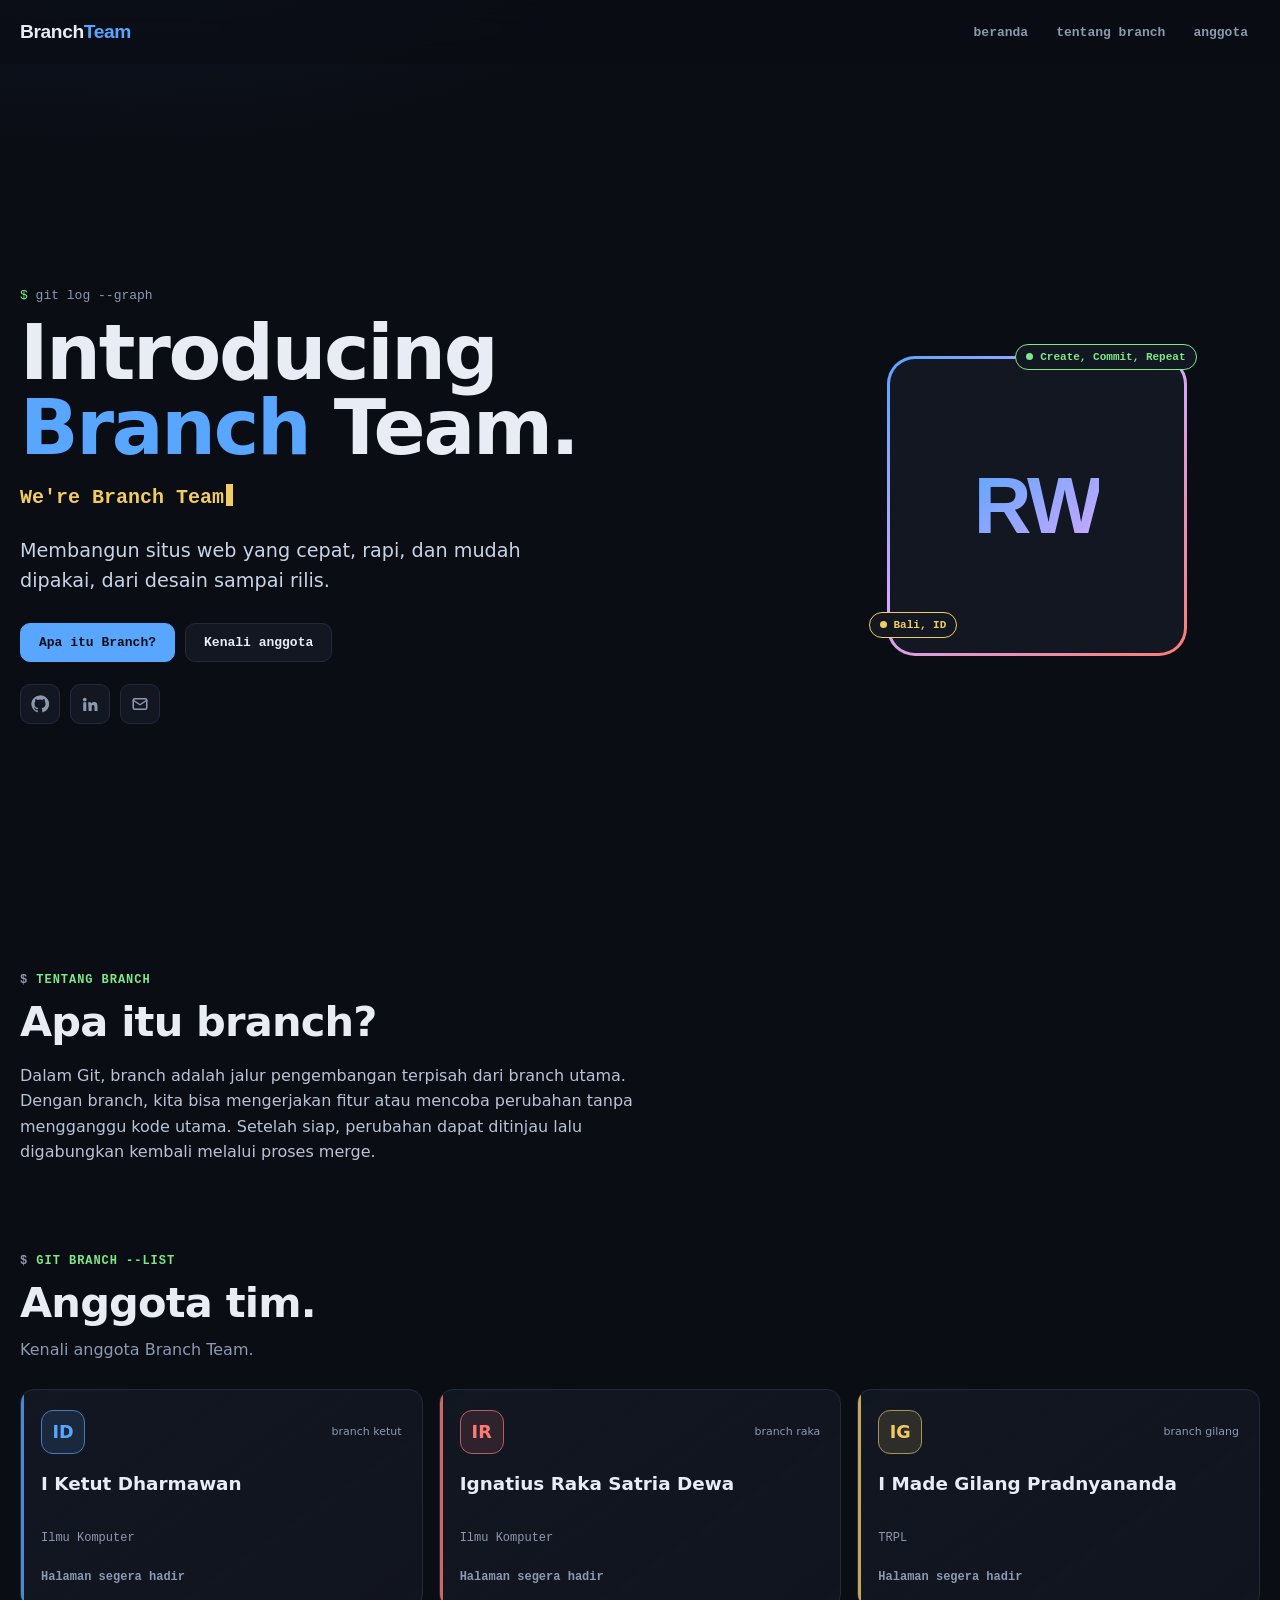
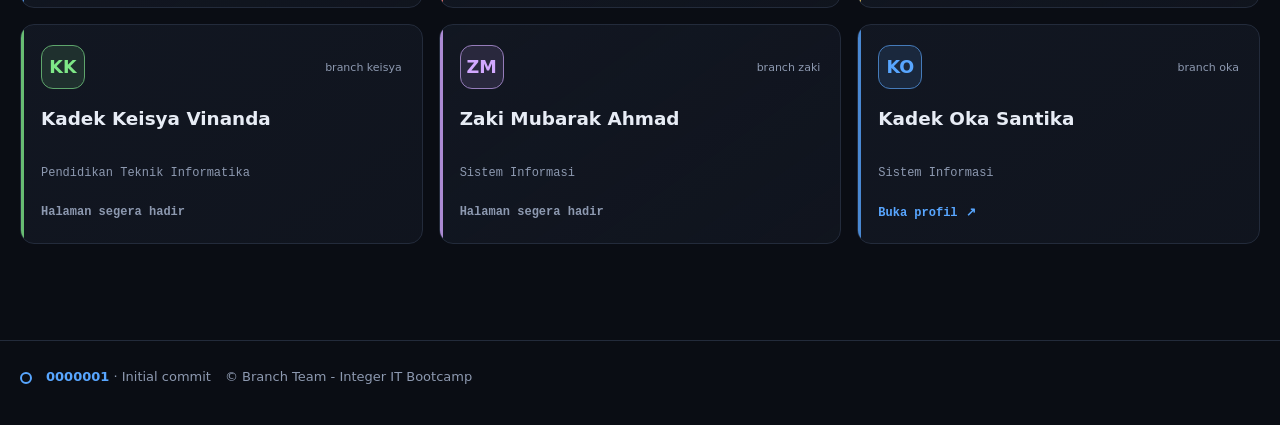
==== index.html @ cb933458 "feat: implement custom cursor functionality and update team member section" ====
<!doctype html>
<html lang="id">
  <head>
    <meta charset="UTF-8" />
    <meta name="viewport" content="width=device-width, initial-scale=1.0" />
    <link rel="stylesheet" href="./css/style.css" />
    <title>Branch Team | IT Bootcamp</title>
  </head>

  <body>
    <div class="custom-cursor" id="customCursor" aria-hidden="true">
    </div>
    <span class="custom-cursor-dot" id="customCursorDot" aria-hidden="true"></span>

    <!-- === NAVBAR === -->
    <header class="nav" id="nav">
      <div class="container">
        <a href="#home" class="logo">Branch<span>Team</span></a>
        <button
          class="menu-btn"
          id="navToggle"
          aria-label="Buka menu"
          aria-expanded="false"
          aria-controls="navLinks"
        >
          <svg
            viewBox="0 0 24 24"
            fill="none"
            stroke="currentColor"
            stroke-width="2"
            stroke-linecap="round"
          >
            <path d="M4 7h16M4 12h16M4 17h16" />
          </svg>
        </button>

        <nav aria-label="Navigasi utama">
          <ul class="links" id="navLinks">
            <li><a href="#home">beranda</a></li>
            <li><a href="#about">tentang branch</a></li>
            <li><a href="#our-team">anggota</a></li>
          </ul>
        </nav>
      </div>
      <div class="bar" id="bar" aria-hidden="true"></div>
    </header>

    <main>
    <section class="hero" id="home">
      <div class="container hero-grid">
        <div>
          <p class="term"><i>$</i> git log --graph</p>
          <h1>Introducing <em>Branch</em> Team.</h1>
          <p class="role-line"><span id="typed"></span><span class="caret" aria-hidden="true"></span></p>
          <p class="lead">Membangun situs web yang cepat, rapi, dan mudah dipakai, dari desain sampai rilis.</p>
          <div class="cta">
            <a class="btn primary" href="#about">Apa itu Branch?</a>
            <a class="btn" href="#our-team">Kenali anggota</a>
          </div>
          <div class="socials" aria-label="Media sosial">
            <a href="#" aria-label="GitHub" onclick="return false"><svg viewBox="0 0 24 24" fill="currentColor"><path d="M12 .5a11.5 11.5 0 0 0-3.64 22.41c.58.1.79-.25.79-.56v-2c-3.2.7-3.88-1.37-3.88-1.37-.52-1.33-1.28-1.69-1.28-1.69-1.04-.71.08-.7.08-.7 1.15.08 1.76 1.19 1.76 1.19 1.02 1.76 2.68 1.25 3.34.96.1-.74.4-1.25.73-1.54-2.55-.29-5.24-1.28-5.24-5.69 0-1.26.45-2.28 1.19-3.09-.12-.29-.52-1.46.11-3.05 0 0 .97-.31 3.17 1.18a11 11 0 0 1 5.77 0c2.2-1.49 3.17-1.18 3.17-1.18.63 1.59.23 2.76.11 3.05.74.81 1.19 1.83 1.19 3.09 0 4.42-2.69 5.39-5.25 5.68.41.36.78 1.06.78 2.14v3.17c0 .31.21.67.8.56A11.5 11.5 0 0 0 12 .5z"/></svg></a>
            <a href="#" aria-label="LinkedIn" onclick="return false"><svg viewBox="0 0 24 24" fill="currentColor"><path d="M4.98 3.5a2.5 2.5 0 1 1 0 5 2.5 2.5 0 0 1 0-5zM3 9.75h4v11.5H3zM9.5 9.75h3.83v1.57h.05c.53-1 1.84-2.07 3.79-2.07 4.05 0 4.8 2.67 4.8 6.13v5.87h-4v-5.2c0-1.24-.02-2.84-1.73-2.84-1.73 0-2 1.35-2 2.75v5.29h-4z"/></svg></a>
            <a href="mailto:halo@raka.example" aria-label="Email"><svg viewBox="0 0 24 24" fill="none" stroke="currentColor" stroke-width="2" stroke-linecap="round" stroke-linejoin="round"><rect x="3" y="5" width="18" height="14" rx="2"/><path d="m3 7 9 6 9-6"/></svg></a>
          </div>
        </div>
        <div class="avatar-wrap" aria-hidden="true">
          <div class="avatar"><div class="avatar-in"><span>RW</span></div></div>
          <span class="badge a mono">Create, Commit, Repeat</span>
          <span class="badge b mono">Bali, ID</span>
        </div>
      </div>
    </section>

    <section class="about-section" id="about">
      <div class="container about-grid">
        <div>
          <p class="eyebrow">tentang branch</p>
          <h2 class="section-title">Apa itu branch?</h2>
          <p class="about-copy">
            Dalam Git, branch adalah jalur pengembangan terpisah dari branch
            utama. Dengan branch, kita bisa mengerjakan fitur atau mencoba
            perubahan tanpa mengganggu kode utama. Setelah siap, perubahan
            dapat ditinjau lalu digabungkan kembali melalui proses merge.
          </p>
        </div>
      </div>
    </section>

    <section class="team-section" id="our-team">
      <div class="container">
        <p class="eyebrow">git branch --list</p>
        <h2 class="section-title">Anggota tim.</h2>
        <p class="team-intro">Kenali anggota Branch Team.</p>

        <div class="team-grid">
          <article class="member-card" style="--member-accent:var(--c0)">
            <div class="member-card-top">
              <span class="member-initials" aria-hidden="true">ID</span>
              <span class="member-commit mono">branch ketut</span>
            </div>
            <h3>I Ketut Dharmawan</h3>
            <p class="member-major">Ilmu Komputer</p>
            <span class="member-link member-coming-soon">Halaman segera hadir</span>
          </article>

          <article class="member-card" style="--member-accent:var(--c1)">
            <div class="member-card-top">
              <span class="member-initials" aria-hidden="true">IR</span>
              <span class="member-commit mono">branch raka</span>
            </div>
            <h3>Ignatius Raka Satria Dewa</h3>
            <p class="member-major">Ilmu Komputer</p>
            <span class="member-link member-coming-soon">Halaman segera hadir</span>
          </article>

          <article class="member-card" style="--member-accent:var(--c2)">
            <div class="member-card-top">
              <span class="member-initials" aria-hidden="true">IG</span>
              <span class="member-commit mono">branch gilang</span>
            </div>
            <h3>I Made Gilang Pradnyananda</h3>
            <p class="member-major">TRPL</p>
            <span class="member-link member-coming-soon">Halaman segera hadir</span>
          </article>

          <article class="member-card" style="--member-accent:var(--c3)">
            <div class="member-card-top">
              <span class="member-initials" aria-hidden="true">KK</span>
              <span class="member-commit mono">branch keisya</span>
            </div>
            <h3>Kadek Keisya Vinanda</h3>
            <p class="member-major">Pendidikan Teknik Informatika</p>
            <span class="member-link member-coming-soon">Halaman segera hadir</span>
          </article>

          <article class="member-card" style="--member-accent:var(--c4)">
            <div class="member-card-top">
              <span class="member-initials" aria-hidden="true">ZM</span>
              <span class="member-commit mono">branch zaki</span>
            </div>
            <h3>Zaki Mubarak Ahmad</h3>
            <p class="member-major">Sistem Informasi</p>
            <span class="member-link member-coming-soon">Halaman segera hadir</span>
          </article>

          <article class="member-card" style="--member-accent:var(--c0)">
            <div class="member-card-top">
              <span class="member-initials" aria-hidden="true">KO</span>
              <span class="member-commit mono">branch oka</span>
            </div>
            <h3>Kadek Oka Santika</h3>
            <p class="member-major">Sistem Informasi</p>
            <a class="member-link" href="./pages/oka.html">
              Buka profil <span aria-hidden="true">↗</span>
            </a>
          </article>
        </div>
      </div>
    </section>

    </main>


    <footer>
      <div class="container">
        <span class="root-dot" aria-hidden="true"></span>
        <span class="mono"
          ><span class="hash">0000001</span> · Initial commit</span
        >
        <span>© <span id="year"></span> Branch Team - Integer IT Bootcamp</span>
      </div>
    </footer>


    <script type="module" src="js/main.js"></script>
  </body>
</html>
---- css/style.css ----
@import url('./components/navbar.css');
@import url('./components/footer.css');
@import url('./hero/hero.css');

:root{
    /* Tema Warna*/
  --bg:#0a0d14;
  --panel:#121722;
  --line:#232b3b;
  
  --text:#e7ecf5;
  --mute:#8d99b0;

  --c0:#58a6ff;
  --c1:#ff7b72;
  --c2:#f2cc60;
  --c3:#7ee787;
  --c4:#d2a8ff;
  --nav-h:64px;

  color-scheme:dark;
}

* {
    box-sizing: border-box;
    margin: 0;
    padding: 0;
}

body {
    margin:0;color:var(--text);
    background:radial-gradient(900px 500px at 10% -10%,#131b2e 0,transparent 70%),var(--bg);
    font:16px/1.6 'Bricolage Grotesque',system-ui,-apple-system,'Segoe UI',sans-serif;
    padding-bottom:env(safe-area-inset-bottom,0px);
    min-height: 200vh;
}

@media (min-width:768px) {
    body.has-custom-cursor,
    body.has-custom-cursor a,
    body.has-custom-cursor button {
        cursor:none;
    }
}

.custom-cursor{
    display:none;
}

@media (min-width:768px) {
    .custom-cursor{
        position:fixed;
        top:0;
        left:0;
        z-index:1000000 !important;
        display:block;
        width:40px;
        height:40px;
        margin:-20px 0 0 -20px;
        border:2px solid var(--c0);
        border-radius:50%;
        background:transparent;
        pointer-events:none;
        opacity:0;
        transform:translate3d(-20px,-20px,0);
        transition:opacity .16s ease;
        will-change:transform;
    }

    .custom-cursor.is-visible{
        opacity:1;
    }

    .custom-cursor-dot{
        position:fixed;
        top:0;
        left:0;
        z-index:1000000 !important;
        display:block;
        width:8px;
        height:8px;
        margin:-4px 0 0 -4px;
        border-radius:50%;
        background:#fff;
        opacity:0;
        pointer-events:none;
        transform:translate3d(-20px,-20px,0);
        transition:opacity .16s ease;
        will-change:transform;
    }

    .custom-cursor-dot.is-visible{
        opacity:1;
    }
}

@media (max-width:767px) {
    .custom-cursor-dot{
        display:none;
    }
}

a {
    color:inherit
}

section{
    padding:84px 0 24px
}

.eyebrow{
    margin:0 0 10px;
    color:var(--c3);
    font:600 12px/1.4 'JetBrains Mono',monospace;
    letter-spacing:.08em;
    text-transform:uppercase;
}

.eyebrow::before{
    content:"$ ";
    color:var(--mute);
}

.section-title{
    margin:0;
    font-size:clamp(1.8rem,4.5vw,2.6rem);
    font-weight:800;
    letter-spacing:-.02em;
    line-height:1.1;
}

.about-section{
    padding-top:72px;
}

.about-grid{
    max-width:760px;
}

.about-copy{
    max-width:62ch;
    margin-top:18px;
    color:#b9c3d6;
}

.team-section{
    padding-top:64px;
}

.team-intro{
    margin:12px 0 26px;
    color:var(--mute);
}

.team-grid{
    display:grid;
    grid-template-columns:repeat(3,minmax(0,1fr));
    gap:16px;
}

.member-card{
    position:relative;
    overflow:hidden;
    padding:20px;
    border:1px solid var(--line);
    border-radius:14px;
    background:linear-gradient(145deg,rgba(18,23,34,.96),rgba(18,23,34,.72));
    transition:border-color .2s,transform .2s,box-shadow .2s;
}

.member-card::before{
    position:absolute;
    top:0;
    left:0;
    width:3px;
    height:100%;
    background:var(--member-accent);
    content:"";
    opacity:.8;
}

.member-card:hover{
    transform:translateY(-3px);
    border-color:var(--member-accent);
    box-shadow:0 12px 32px rgba(0,0,0,.2),0 0 18px color-mix(in srgb,var(--member-accent) 12%,transparent);
}

.member-card-top{
    display:flex;
    align-items:center;
    justify-content:space-between;
    gap:12px;
    margin-bottom:18px;
}

.member-initials{
    display:grid;
    width:44px;
    height:44px;
    place-items:center;
    border:1px solid color-mix(in srgb,var(--member-accent) 65%,var(--line));
    border-radius:12px;
    background:color-mix(in srgb,var(--member-accent) 12%,var(--panel));
    color:var(--member-accent);
    font-size:1.1rem;
    font-weight:800;
}

.member-commit{
    color:var(--mute);
    font-size:11px;
}

.member-card h3{
    min-height:2.8em;
    font-size:1.15rem;
    line-height:1.35;
}

.member-major{
    min-height:1.6em;
    margin-top:7px;
    color:var(--mute);
    font:400 12px 'JetBrains Mono',monospace;
}

.member-link{
    display:inline-flex;
    align-items:center;
    gap:8px;
    margin-top:20px;
    color:var(--member-accent);
    font:600 12px 'JetBrains Mono',monospace;
    text-decoration:none;
}

.member-link:hover{
    text-decoration:underline;
    text-underline-offset:4px;
}

.member-coming-soon{
    color:var(--mute);
    cursor:default;
}

.container{
    max-width:1280px;
    margin:0 auto;
    padding:0 20px
}

/* ===== Mobile ===== */
@media (max-width: 768px) {
    .team-grid{
        grid-template-columns:repeat(2,minmax(0,1fr));
    }

    .menu-btn {
        display: block;
    }

    .links {
        display: none;
        flex-direction: column;
        gap: 0;
        position: absolute;
        top: 100%;
        left: 0;
        right: 0;
        padding: 8px 14px;
        border-bottom: 1px solid var(--line);
        background: rgba(10,13,20,.96);
    }

    .links.open {
        display: flex;
    }

    .links a {
        display: block;
        padding: 14px 16px;
    }
}

@media (max-width: 520px) {
    .team-grid{
        grid-template-columns:1fr;
    }

    .member-card h3,.member-major{
        min-height:0;
    }
}

@media (prefers-reduced-motion:reduce) {
    .member-card{
        transition:none;
    }
}
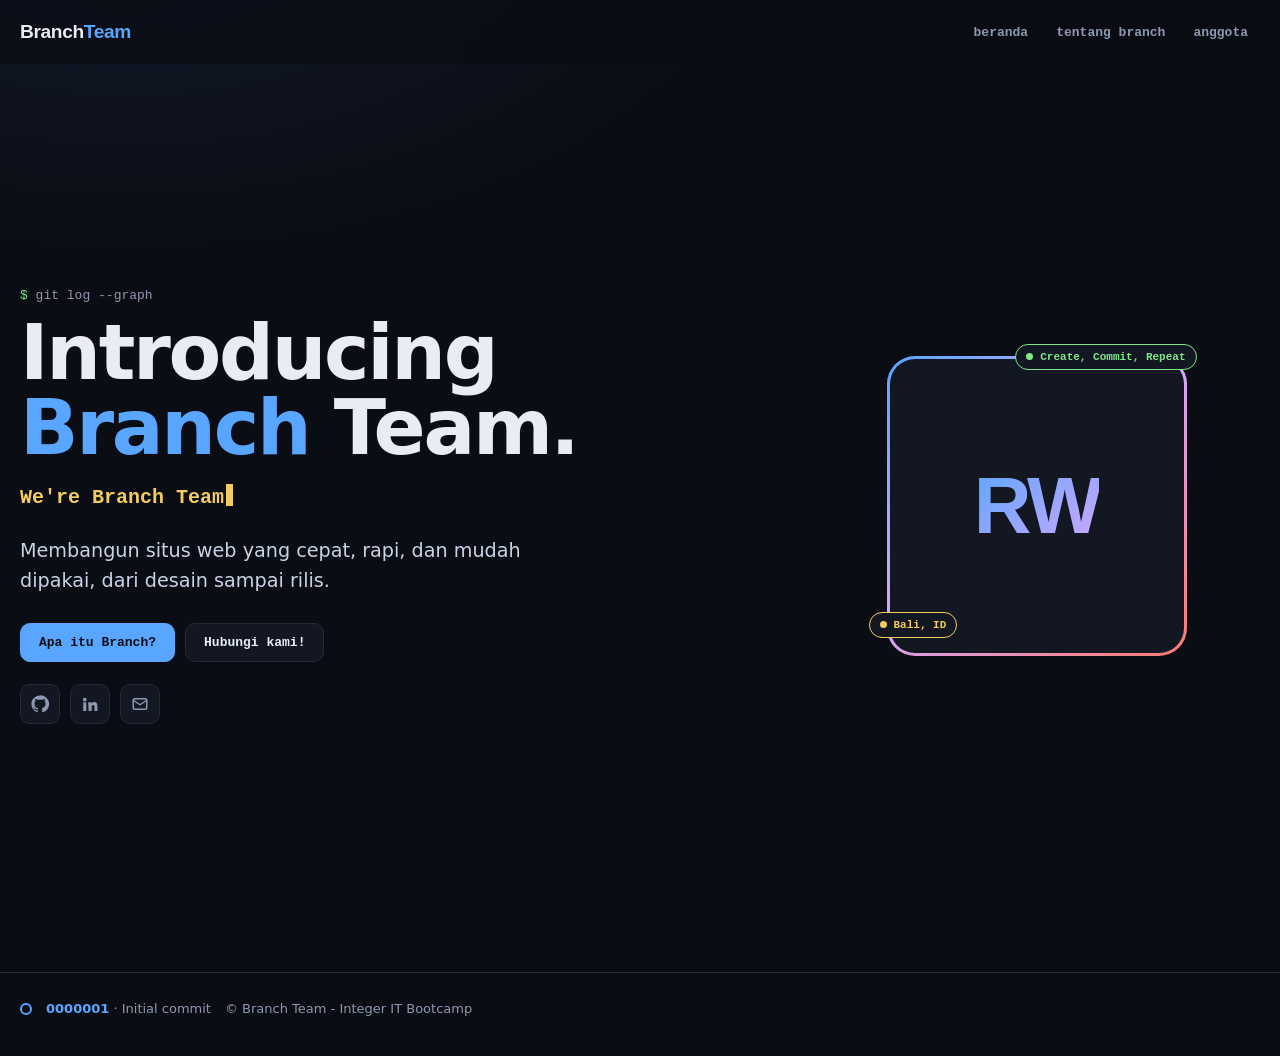
==== commit 76b22f83: "test: pre-merge main" ====
--- a/index.html
+++ b/index.html
@@ -1,5 +1,5 @@
 <!doctype html>
-<html lang="id">
+<html lang="en">
   <head>
     <meta charset="UTF-8" />
     <meta name="viewport" content="width=device-width, initial-scale=1.0" />
@@ -8,10 +8,6 @@
   </head>
 
   <body>
-    <div class="custom-cursor" id="customCursor" aria-hidden="true">
-    </div>
-    <span class="custom-cursor-dot" id="customCursorDot" aria-hidden="true"></span>
-
     <!-- === NAVBAR === -->
     <header class="nav" id="nav">
       <div class="container">
@@ -55,7 +51,7 @@
           <p class="lead">Membangun situs web yang cepat, rapi, dan mudah dipakai, dari desain sampai rilis.</p>
           <div class="cta">
             <a class="btn primary" href="#about">Apa itu Branch?</a>
-            <a class="btn" href="#our-team">Kenali anggota</a>
+            <a class="btn" href="#contact">Hubungi kami!</a>
           </div>
           <div class="socials" aria-label="Media sosial">
             <a href="#" aria-label="GitHub" onclick="return false"><svg viewBox="0 0 24 24" fill="currentColor"><path d="M12 .5a11.5 11.5 0 0 0-3.64 22.41c.58.1.79-.25.79-.56v-2c-3.2.7-3.88-1.37-3.88-1.37-.52-1.33-1.28-1.69-1.28-1.69-1.04-.71.08-.7.08-.7 1.15.08 1.76 1.19 1.76 1.19 1.02 1.76 2.68 1.25 3.34.96.1-.74.4-1.25.73-1.54-2.55-.29-5.24-1.28-5.24-5.69 0-1.26.45-2.28 1.19-3.09-.12-.29-.52-1.46.11-3.05 0 0 .97-.31 3.17 1.18a11 11 0 0 1 5.77 0c2.2-1.49 3.17-1.18 3.17-1.18.63 1.59.23 2.76.11 3.05.74.81 1.19 1.83 1.19 3.09 0 4.42-2.69 5.39-5.25 5.68.41.36.78 1.06.78 2.14v3.17c0 .31.21.67.8.56A11.5 11.5 0 0 0 12 .5z"/></svg></a>
@@ -67,93 +63,6 @@
           <div class="avatar"><div class="avatar-in"><span>RW</span></div></div>
           <span class="badge a mono">Create, Commit, Repeat</span>
           <span class="badge b mono">Bali, ID</span>
-        </div>
-      </div>
-    </section>
-
-    <section class="about-section" id="about">
-      <div class="container about-grid">
-        <div>
-          <p class="eyebrow">tentang branch</p>
-          <h2 class="section-title">Apa itu branch?</h2>
-          <p class="about-copy">
-            Dalam Git, branch adalah jalur pengembangan terpisah dari branch
-            utama. Dengan branch, kita bisa mengerjakan fitur atau mencoba
-            perubahan tanpa mengganggu kode utama. Setelah siap, perubahan
-            dapat ditinjau lalu digabungkan kembali melalui proses merge.
-          </p>
-        </div>
-      </div>
-    </section>
-
-    <section class="team-section" id="our-team">
-      <div class="container">
-        <p class="eyebrow">git branch --list</p>
-        <h2 class="section-title">Anggota tim.</h2>
-        <p class="team-intro">Kenali anggota Branch Team.</p>
-
-        <div class="team-grid">
-          <article class="member-card" style="--member-accent:var(--c0)">
-            <div class="member-card-top">
-              <span class="member-initials" aria-hidden="true">ID</span>
-              <span class="member-commit mono">branch ketut</span>
-            </div>
-            <h3>I Ketut Dharmawan</h3>
-            <p class="member-major">Ilmu Komputer</p>
-            <span class="member-link member-coming-soon">Halaman segera hadir</span>
-          </article>
-
-          <article class="member-card" style="--member-accent:var(--c1)">
-            <div class="member-card-top">
-              <span class="member-initials" aria-hidden="true">IR</span>
-              <span class="member-commit mono">branch raka</span>
-            </div>
-            <h3>Ignatius Raka Satria Dewa</h3>
-            <p class="member-major">Ilmu Komputer</p>
-            <span class="member-link member-coming-soon">Halaman segera hadir</span>
-          </article>
-
-          <article class="member-card" style="--member-accent:var(--c2)">
-            <div class="member-card-top">
-              <span class="member-initials" aria-hidden="true">IG</span>
-              <span class="member-commit mono">branch gilang</span>
-            </div>
-            <h3>I Made Gilang Pradnyananda</h3>
-            <p class="member-major">TRPL</p>
-            <span class="member-link member-coming-soon">Halaman segera hadir</span>
-          </article>
-
-          <article class="member-card" style="--member-accent:var(--c3)">
-            <div class="member-card-top">
-              <span class="member-initials" aria-hidden="true">KK</span>
-              <span class="member-commit mono">branch keisya</span>
-            </div>
-            <h3>Kadek Keisya Vinanda</h3>
-            <p class="member-major">Pendidikan Teknik Informatika</p>
-            <span class="member-link member-coming-soon">Halaman segera hadir</span>
-          </article>
-
-          <article class="member-card" style="--member-accent:var(--c4)">
-            <div class="member-card-top">
-              <span class="member-initials" aria-hidden="true">ZM</span>
-              <span class="member-commit mono">branch zaki</span>
-            </div>
-            <h3>Zaki Mubarak Ahmad</h3>
-            <p class="member-major">Sistem Informasi</p>
-            <span class="member-link member-coming-soon">Halaman segera hadir</span>
-          </article>
-
-          <article class="member-card" style="--member-accent:var(--c0)">
-            <div class="member-card-top">
-              <span class="member-initials" aria-hidden="true">KO</span>
-              <span class="member-commit mono">branch oka</span>
-            </div>
-            <h3>Kadek Oka Santika</h3>
-            <p class="member-major">Sistem Informasi</p>
-            <a class="member-link" href="./pages/oka.html">
-              Buka profil <span aria-hidden="true">↗</span>
-            </a>
-          </article>
         </div>
       </div>
     </section>
--- a/css/style.css
+++ b/css/style.css
@@ -32,72 +32,7 @@
     background:radial-gradient(900px 500px at 10% -10%,#131b2e 0,transparent 70%),var(--bg);
     font:16px/1.6 'Bricolage Grotesque',system-ui,-apple-system,'Segoe UI',sans-serif;
     padding-bottom:env(safe-area-inset-bottom,0px);
-    min-height: 200vh;
-}
-
-@media (min-width:768px) {
-    body.has-custom-cursor,
-    body.has-custom-cursor a,
-    body.has-custom-cursor button {
-        cursor:none;
-    }
-}
-
-.custom-cursor{
-    display:none;
-}
-
-@media (min-width:768px) {
-    .custom-cursor{
-        position:fixed;
-        top:0;
-        left:0;
-        z-index:1000000 !important;
-        display:block;
-        width:40px;
-        height:40px;
-        margin:-20px 0 0 -20px;
-        border:2px solid var(--c0);
-        border-radius:50%;
-        background:transparent;
-        pointer-events:none;
-        opacity:0;
-        transform:translate3d(-20px,-20px,0);
-        transition:opacity .16s ease;
-        will-change:transform;
-    }
-
-    .custom-cursor.is-visible{
-        opacity:1;
-    }
-
-    .custom-cursor-dot{
-        position:fixed;
-        top:0;
-        left:0;
-        z-index:1000000 !important;
-        display:block;
-        width:8px;
-        height:8px;
-        margin:-4px 0 0 -4px;
-        border-radius:50%;
-        background:#fff;
-        opacity:0;
-        pointer-events:none;
-        transform:translate3d(-20px,-20px,0);
-        transition:opacity .16s ease;
-        will-change:transform;
-    }
-
-    .custom-cursor-dot.is-visible{
-        opacity:1;
-    }
-}
-
-@media (max-width:767px) {
-    .custom-cursor-dot{
-        display:none;
-    }
+    /* min-height: 200vh; */
 }
 
 a {
@@ -108,142 +43,6 @@
     padding:84px 0 24px
 }
 
-.eyebrow{
-    margin:0 0 10px;
-    color:var(--c3);
-    font:600 12px/1.4 'JetBrains Mono',monospace;
-    letter-spacing:.08em;
-    text-transform:uppercase;
-}
-
-.eyebrow::before{
-    content:"$ ";
-    color:var(--mute);
-}
-
-.section-title{
-    margin:0;
-    font-size:clamp(1.8rem,4.5vw,2.6rem);
-    font-weight:800;
-    letter-spacing:-.02em;
-    line-height:1.1;
-}
-
-.about-section{
-    padding-top:72px;
-}
-
-.about-grid{
-    max-width:760px;
-}
-
-.about-copy{
-    max-width:62ch;
-    margin-top:18px;
-    color:#b9c3d6;
-}
-
-.team-section{
-    padding-top:64px;
-}
-
-.team-intro{
-    margin:12px 0 26px;
-    color:var(--mute);
-}
-
-.team-grid{
-    display:grid;
-    grid-template-columns:repeat(3,minmax(0,1fr));
-    gap:16px;
-}
-
-.member-card{
-    position:relative;
-    overflow:hidden;
-    padding:20px;
-    border:1px solid var(--line);
-    border-radius:14px;
-    background:linear-gradient(145deg,rgba(18,23,34,.96),rgba(18,23,34,.72));
-    transition:border-color .2s,transform .2s,box-shadow .2s;
-}
-
-.member-card::before{
-    position:absolute;
-    top:0;
-    left:0;
-    width:3px;
-    height:100%;
-    background:var(--member-accent);
-    content:"";
-    opacity:.8;
-}
-
-.member-card:hover{
-    transform:translateY(-3px);
-    border-color:var(--member-accent);
-    box-shadow:0 12px 32px rgba(0,0,0,.2),0 0 18px color-mix(in srgb,var(--member-accent) 12%,transparent);
-}
-
-.member-card-top{
-    display:flex;
-    align-items:center;
-    justify-content:space-between;
-    gap:12px;
-    margin-bottom:18px;
-}
-
-.member-initials{
-    display:grid;
-    width:44px;
-    height:44px;
-    place-items:center;
-    border:1px solid color-mix(in srgb,var(--member-accent) 65%,var(--line));
-    border-radius:12px;
-    background:color-mix(in srgb,var(--member-accent) 12%,var(--panel));
-    color:var(--member-accent);
-    font-size:1.1rem;
-    font-weight:800;
-}
-
-.member-commit{
-    color:var(--mute);
-    font-size:11px;
-}
-
-.member-card h3{
-    min-height:2.8em;
-    font-size:1.15rem;
-    line-height:1.35;
-}
-
-.member-major{
-    min-height:1.6em;
-    margin-top:7px;
-    color:var(--mute);
-    font:400 12px 'JetBrains Mono',monospace;
-}
-
-.member-link{
-    display:inline-flex;
-    align-items:center;
-    gap:8px;
-    margin-top:20px;
-    color:var(--member-accent);
-    font:600 12px 'JetBrains Mono',monospace;
-    text-decoration:none;
-}
-
-.member-link:hover{
-    text-decoration:underline;
-    text-underline-offset:4px;
-}
-
-.member-coming-soon{
-    color:var(--mute);
-    cursor:default;
-}
-
 .container{
     max-width:1280px;
     margin:0 auto;
@@ -252,15 +51,11 @@
 
 /* ===== Mobile ===== */
 @media (max-width: 768px) {
-    .team-grid{
-        grid-template-columns:repeat(2,minmax(0,1fr));
-    }
-
-    .menu-btn {
+    .nav-toggle {
         display: block;
     }
 
-    .links {
+    .nav-links {
         display: none;
         flex-direction: column;
         gap: 0;
@@ -268,33 +63,16 @@
         top: 100%;
         left: 0;
         right: 0;
-        padding: 8px 14px;
-        border-bottom: 1px solid var(--line);
-        background: rgba(10,13,20,.96);
+        background: #fff;
+        box-shadow: 0 4px 6px rgba(0, 0, 0, 0.15);
     }
 
-    .links.open {
+    .nav-links.open {
         display: flex;
     }
 
-    .links a {
+    .nav-links a {
         display: block;
         padding: 14px 16px;
     }
-}
-
-@media (max-width: 520px) {
-    .team-grid{
-        grid-template-columns:1fr;
-    }
-
-    .member-card h3,.member-major{
-        min-height:0;
-    }
-}
-
-@media (prefers-reduced-motion:reduce) {
-    .member-card{
-        transition:none;
-    }
 }
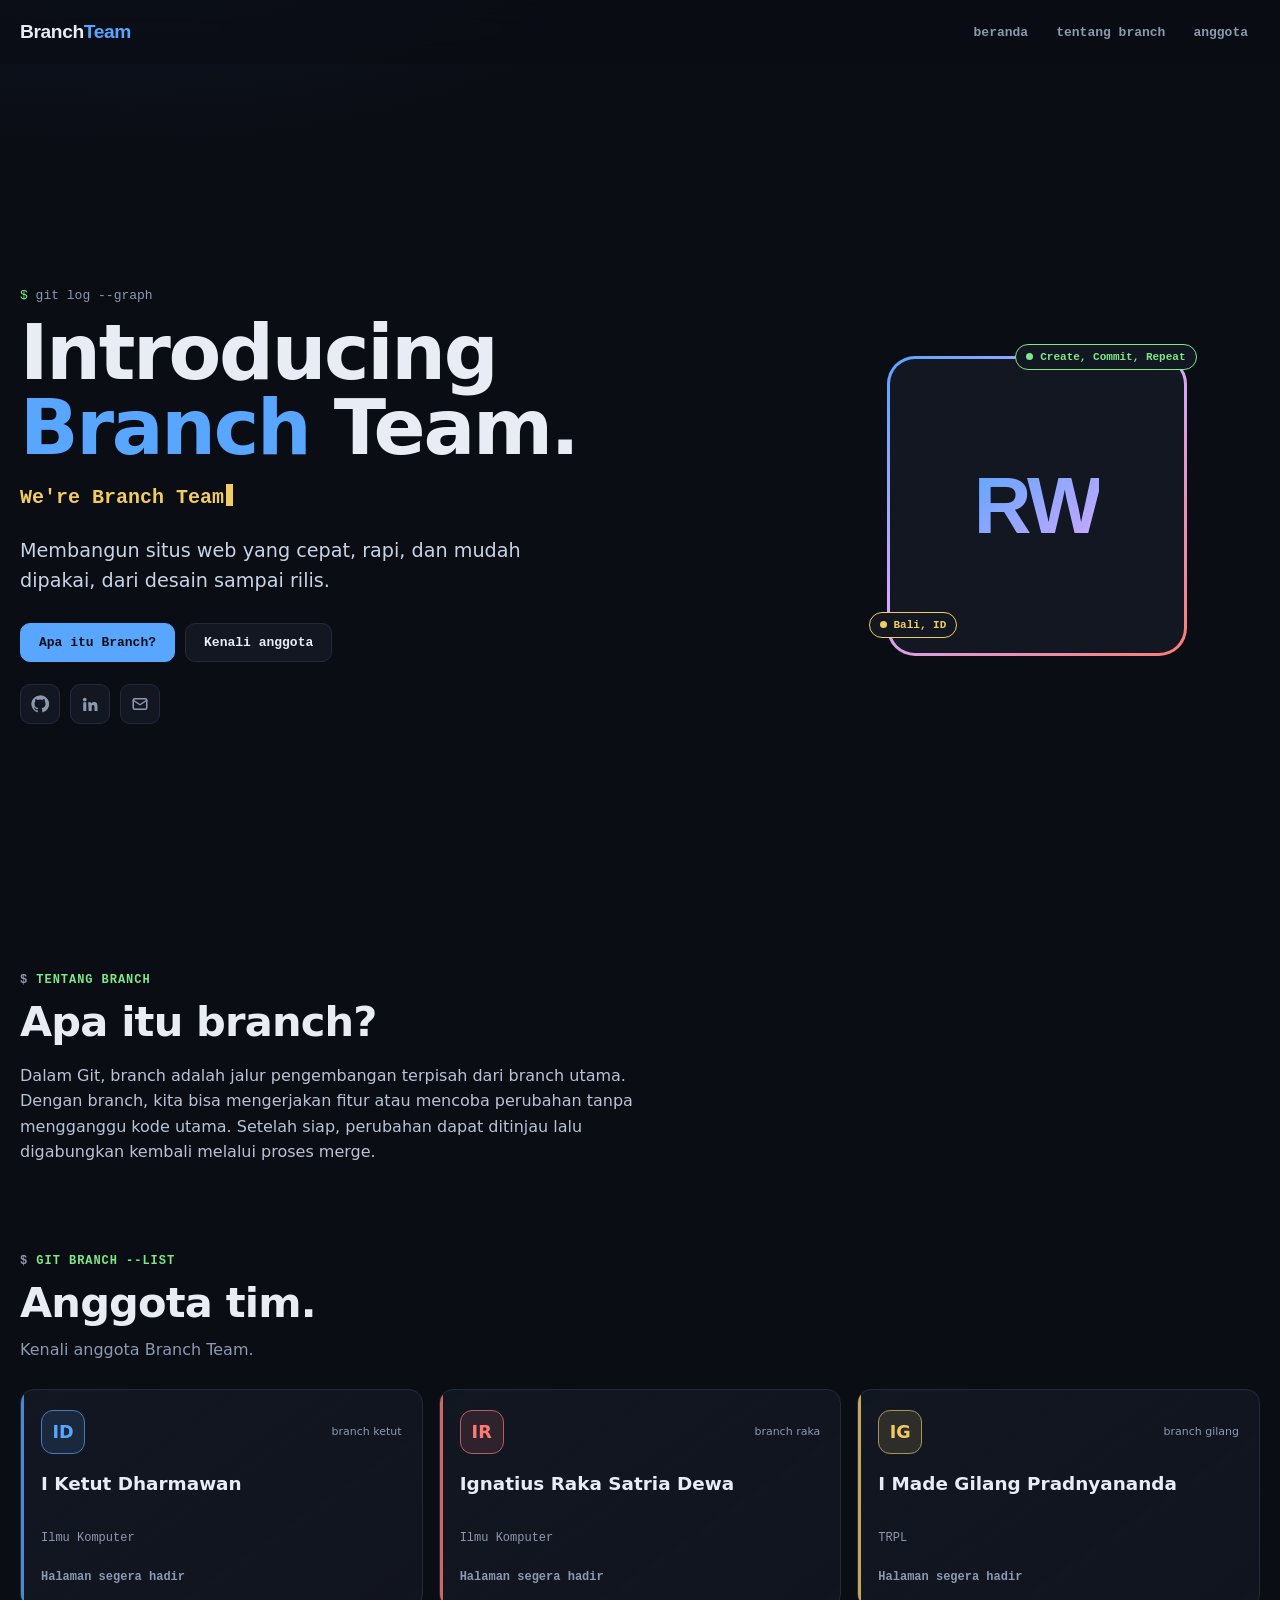
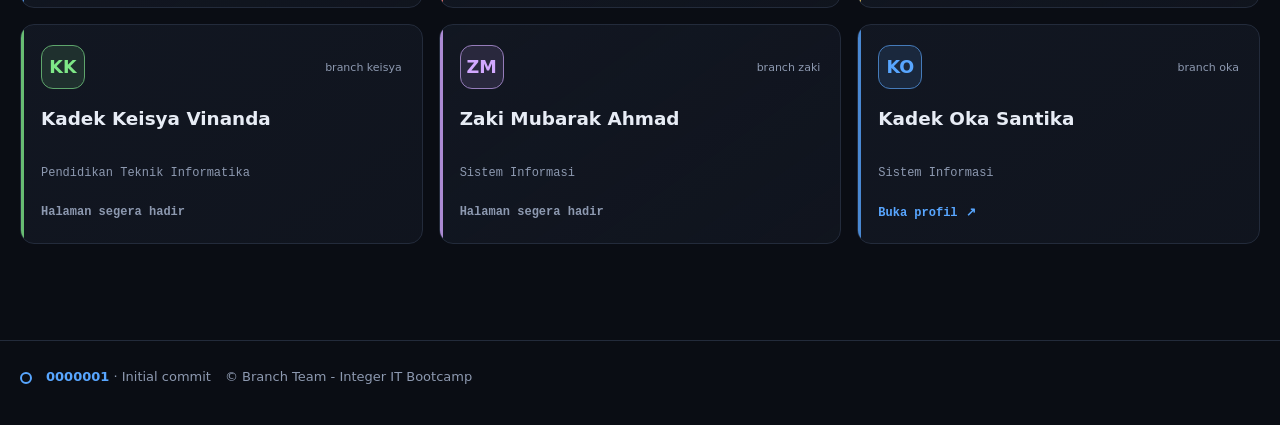
==== commit 4a055f09: "Merge branch 'main' of https://github.com/iLoveOrca1/branch-team-repo into branch-gilang" ====
--- a/index.html
+++ b/index.html
@@ -1,5 +1,5 @@
 <!doctype html>
-<html lang="en">
+<html lang="id">
   <head>
     <meta charset="UTF-8" />
     <meta name="viewport" content="width=device-width, initial-scale=1.0" />
@@ -8,6 +8,10 @@
   </head>
 
   <body>
+    <div class="custom-cursor" id="customCursor" aria-hidden="true">
+    </div>
+    <span class="custom-cursor-dot" id="customCursorDot" aria-hidden="true"></span>
+
     <!-- === NAVBAR === -->
     <header class="nav" id="nav">
       <div class="container">
@@ -51,7 +55,7 @@
           <p class="lead">Membangun situs web yang cepat, rapi, dan mudah dipakai, dari desain sampai rilis.</p>
           <div class="cta">
             <a class="btn primary" href="#about">Apa itu Branch?</a>
-            <a class="btn" href="#contact">Hubungi kami!</a>
+            <a class="btn" href="#our-team">Kenali anggota</a>
           </div>
           <div class="socials" aria-label="Media sosial">
             <a href="#" aria-label="GitHub" onclick="return false"><svg viewBox="0 0 24 24" fill="currentColor"><path d="M12 .5a11.5 11.5 0 0 0-3.64 22.41c.58.1.79-.25.79-.56v-2c-3.2.7-3.88-1.37-3.88-1.37-.52-1.33-1.28-1.69-1.28-1.69-1.04-.71.08-.7.08-.7 1.15.08 1.76 1.19 1.76 1.19 1.02 1.76 2.68 1.25 3.34.96.1-.74.4-1.25.73-1.54-2.55-.29-5.24-1.28-5.24-5.69 0-1.26.45-2.28 1.19-3.09-.12-.29-.52-1.46.11-3.05 0 0 .97-.31 3.17 1.18a11 11 0 0 1 5.77 0c2.2-1.49 3.17-1.18 3.17-1.18.63 1.59.23 2.76.11 3.05.74.81 1.19 1.83 1.19 3.09 0 4.42-2.69 5.39-5.25 5.68.41.36.78 1.06.78 2.14v3.17c0 .31.21.67.8.56A11.5 11.5 0 0 0 12 .5z"/></svg></a>
@@ -63,6 +67,93 @@
           <div class="avatar"><div class="avatar-in"><span>RW</span></div></div>
           <span class="badge a mono">Create, Commit, Repeat</span>
           <span class="badge b mono">Bali, ID</span>
+        </div>
+      </div>
+    </section>
+
+    <section class="about-section" id="about">
+      <div class="container about-grid">
+        <div>
+          <p class="eyebrow">tentang branch</p>
+          <h2 class="section-title">Apa itu branch?</h2>
+          <p class="about-copy">
+            Dalam Git, branch adalah jalur pengembangan terpisah dari branch
+            utama. Dengan branch, kita bisa mengerjakan fitur atau mencoba
+            perubahan tanpa mengganggu kode utama. Setelah siap, perubahan
+            dapat ditinjau lalu digabungkan kembali melalui proses merge.
+          </p>
+        </div>
+      </div>
+    </section>
+
+    <section class="team-section" id="our-team">
+      <div class="container">
+        <p class="eyebrow">git branch --list</p>
+        <h2 class="section-title">Anggota tim.</h2>
+        <p class="team-intro">Kenali anggota Branch Team.</p>
+
+        <div class="team-grid">
+          <article class="member-card" style="--member-accent:var(--c0)">
+            <div class="member-card-top">
+              <span class="member-initials" aria-hidden="true">ID</span>
+              <span class="member-commit mono">branch ketut</span>
+            </div>
+            <h3>I Ketut Dharmawan</h3>
+            <p class="member-major">Ilmu Komputer</p>
+            <span class="member-link member-coming-soon">Halaman segera hadir</span>
+          </article>
+
+          <article class="member-card" style="--member-accent:var(--c1)">
+            <div class="member-card-top">
+              <span class="member-initials" aria-hidden="true">IR</span>
+              <span class="member-commit mono">branch raka</span>
+            </div>
+            <h3>Ignatius Raka Satria Dewa</h3>
+            <p class="member-major">Ilmu Komputer</p>
+            <span class="member-link member-coming-soon">Halaman segera hadir</span>
+          </article>
+
+          <article class="member-card" style="--member-accent:var(--c2)">
+            <div class="member-card-top">
+              <span class="member-initials" aria-hidden="true">IG</span>
+              <span class="member-commit mono">branch gilang</span>
+            </div>
+            <h3>I Made Gilang Pradnyananda</h3>
+            <p class="member-major">TRPL</p>
+            <span class="member-link member-coming-soon">Halaman segera hadir</span>
+          </article>
+
+          <article class="member-card" style="--member-accent:var(--c3)">
+            <div class="member-card-top">
+              <span class="member-initials" aria-hidden="true">KK</span>
+              <span class="member-commit mono">branch keisya</span>
+            </div>
+            <h3>Kadek Keisya Vinanda</h3>
+            <p class="member-major">Pendidikan Teknik Informatika</p>
+            <span class="member-link member-coming-soon">Halaman segera hadir</span>
+          </article>
+
+          <article class="member-card" style="--member-accent:var(--c4)">
+            <div class="member-card-top">
+              <span class="member-initials" aria-hidden="true">ZM</span>
+              <span class="member-commit mono">branch zaki</span>
+            </div>
+            <h3>Zaki Mubarak Ahmad</h3>
+            <p class="member-major">Sistem Informasi</p>
+            <span class="member-link member-coming-soon">Halaman segera hadir</span>
+          </article>
+
+          <article class="member-card" style="--member-accent:var(--c0)">
+            <div class="member-card-top">
+              <span class="member-initials" aria-hidden="true">KO</span>
+              <span class="member-commit mono">branch oka</span>
+            </div>
+            <h3>Kadek Oka Santika</h3>
+            <p class="member-major">Sistem Informasi</p>
+            <a class="member-link" href="./pages/oka.html">
+              Buka profil <span aria-hidden="true">↗</span>
+            </a>
+          </article>
         </div>
       </div>
     </section>
--- a/css/style.css
+++ b/css/style.css
@@ -35,12 +35,213 @@
     /* min-height: 200vh; */
 }
 
+@media (min-width:768px) {
+    body.has-custom-cursor,
+    body.has-custom-cursor a,
+    body.has-custom-cursor button {
+        cursor:none;
+    }
+}
+
+.custom-cursor{
+    display:none;
+}
+
+@media (min-width:768px) {
+    .custom-cursor{
+        position:fixed;
+        top:0;
+        left:0;
+        z-index:1000000 !important;
+        display:block;
+        width:40px;
+        height:40px;
+        margin:-20px 0 0 -20px;
+        border:2px solid var(--c0);
+        border-radius:50%;
+        background:transparent;
+        pointer-events:none;
+        opacity:0;
+        transform:translate3d(-20px,-20px,0);
+        transition:opacity .16s ease;
+        will-change:transform;
+    }
+
+    .custom-cursor.is-visible{
+        opacity:1;
+    }
+
+    .custom-cursor-dot{
+        position:fixed;
+        top:0;
+        left:0;
+        z-index:1000000 !important;
+        display:block;
+        width:8px;
+        height:8px;
+        margin:-4px 0 0 -4px;
+        border-radius:50%;
+        background:#fff;
+        opacity:0;
+        pointer-events:none;
+        transform:translate3d(-20px,-20px,0);
+        transition:opacity .16s ease;
+        will-change:transform;
+    }
+
+    .custom-cursor-dot.is-visible{
+        opacity:1;
+    }
+}
+
+@media (max-width:767px) {
+    .custom-cursor-dot{
+        display:none;
+    }
+}
+
 a {
     color:inherit
 }
 
 section{
     padding:84px 0 24px
+}
+
+.eyebrow{
+    margin:0 0 10px;
+    color:var(--c3);
+    font:600 12px/1.4 'JetBrains Mono',monospace;
+    letter-spacing:.08em;
+    text-transform:uppercase;
+}
+
+.eyebrow::before{
+    content:"$ ";
+    color:var(--mute);
+}
+
+.section-title{
+    margin:0;
+    font-size:clamp(1.8rem,4.5vw,2.6rem);
+    font-weight:800;
+    letter-spacing:-.02em;
+    line-height:1.1;
+}
+
+.about-section{
+    padding-top:72px;
+}
+
+.about-grid{
+    max-width:760px;
+}
+
+.about-copy{
+    max-width:62ch;
+    margin-top:18px;
+    color:#b9c3d6;
+}
+
+.team-section{
+    padding-top:64px;
+}
+
+.team-intro{
+    margin:12px 0 26px;
+    color:var(--mute);
+}
+
+.team-grid{
+    display:grid;
+    grid-template-columns:repeat(3,minmax(0,1fr));
+    gap:16px;
+}
+
+.member-card{
+    position:relative;
+    overflow:hidden;
+    padding:20px;
+    border:1px solid var(--line);
+    border-radius:14px;
+    background:linear-gradient(145deg,rgba(18,23,34,.96),rgba(18,23,34,.72));
+    transition:border-color .2s,transform .2s,box-shadow .2s;
+}
+
+.member-card::before{
+    position:absolute;
+    top:0;
+    left:0;
+    width:3px;
+    height:100%;
+    background:var(--member-accent);
+    content:"";
+    opacity:.8;
+}
+
+.member-card:hover{
+    transform:translateY(-3px);
+    border-color:var(--member-accent);
+    box-shadow:0 12px 32px rgba(0,0,0,.2),0 0 18px color-mix(in srgb,var(--member-accent) 12%,transparent);
+}
+
+.member-card-top{
+    display:flex;
+    align-items:center;
+    justify-content:space-between;
+    gap:12px;
+    margin-bottom:18px;
+}
+
+.member-initials{
+    display:grid;
+    width:44px;
+    height:44px;
+    place-items:center;
+    border:1px solid color-mix(in srgb,var(--member-accent) 65%,var(--line));
+    border-radius:12px;
+    background:color-mix(in srgb,var(--member-accent) 12%,var(--panel));
+    color:var(--member-accent);
+    font-size:1.1rem;
+    font-weight:800;
+}
+
+.member-commit{
+    color:var(--mute);
+    font-size:11px;
+}
+
+.member-card h3{
+    min-height:2.8em;
+    font-size:1.15rem;
+    line-height:1.35;
+}
+
+.member-major{
+    min-height:1.6em;
+    margin-top:7px;
+    color:var(--mute);
+    font:400 12px 'JetBrains Mono',monospace;
+}
+
+.member-link{
+    display:inline-flex;
+    align-items:center;
+    gap:8px;
+    margin-top:20px;
+    color:var(--member-accent);
+    font:600 12px 'JetBrains Mono',monospace;
+    text-decoration:none;
+}
+
+.member-link:hover{
+    text-decoration:underline;
+    text-underline-offset:4px;
+}
+
+.member-coming-soon{
+    color:var(--mute);
+    cursor:default;
 }
 
 .container{
@@ -51,11 +252,15 @@
 
 /* ===== Mobile ===== */
 @media (max-width: 768px) {
-    .nav-toggle {
+    .team-grid{
+        grid-template-columns:repeat(2,minmax(0,1fr));
+    }
+
+    .menu-btn {
         display: block;
     }
 
-    .nav-links {
+    .links {
         display: none;
         flex-direction: column;
         gap: 0;
@@ -63,16 +268,33 @@
         top: 100%;
         left: 0;
         right: 0;
-        background: #fff;
-        box-shadow: 0 4px 6px rgba(0, 0, 0, 0.15);
-    }
-
-    .nav-links.open {
+        padding: 8px 14px;
+        border-bottom: 1px solid var(--line);
+        background: rgba(10,13,20,.96);
+    }
+
+    .links.open {
         display: flex;
     }
 
-    .nav-links a {
+    .links a {
         display: block;
         padding: 14px 16px;
     }
+}
+
+@media (max-width: 520px) {
+    .team-grid{
+        grid-template-columns:1fr;
+    }
+
+    .member-card h3,.member-major{
+        min-height:0;
+    }
+}
+
+@media (prefers-reduced-motion:reduce) {
+    .member-card{
+        transition:none;
+    }
 }
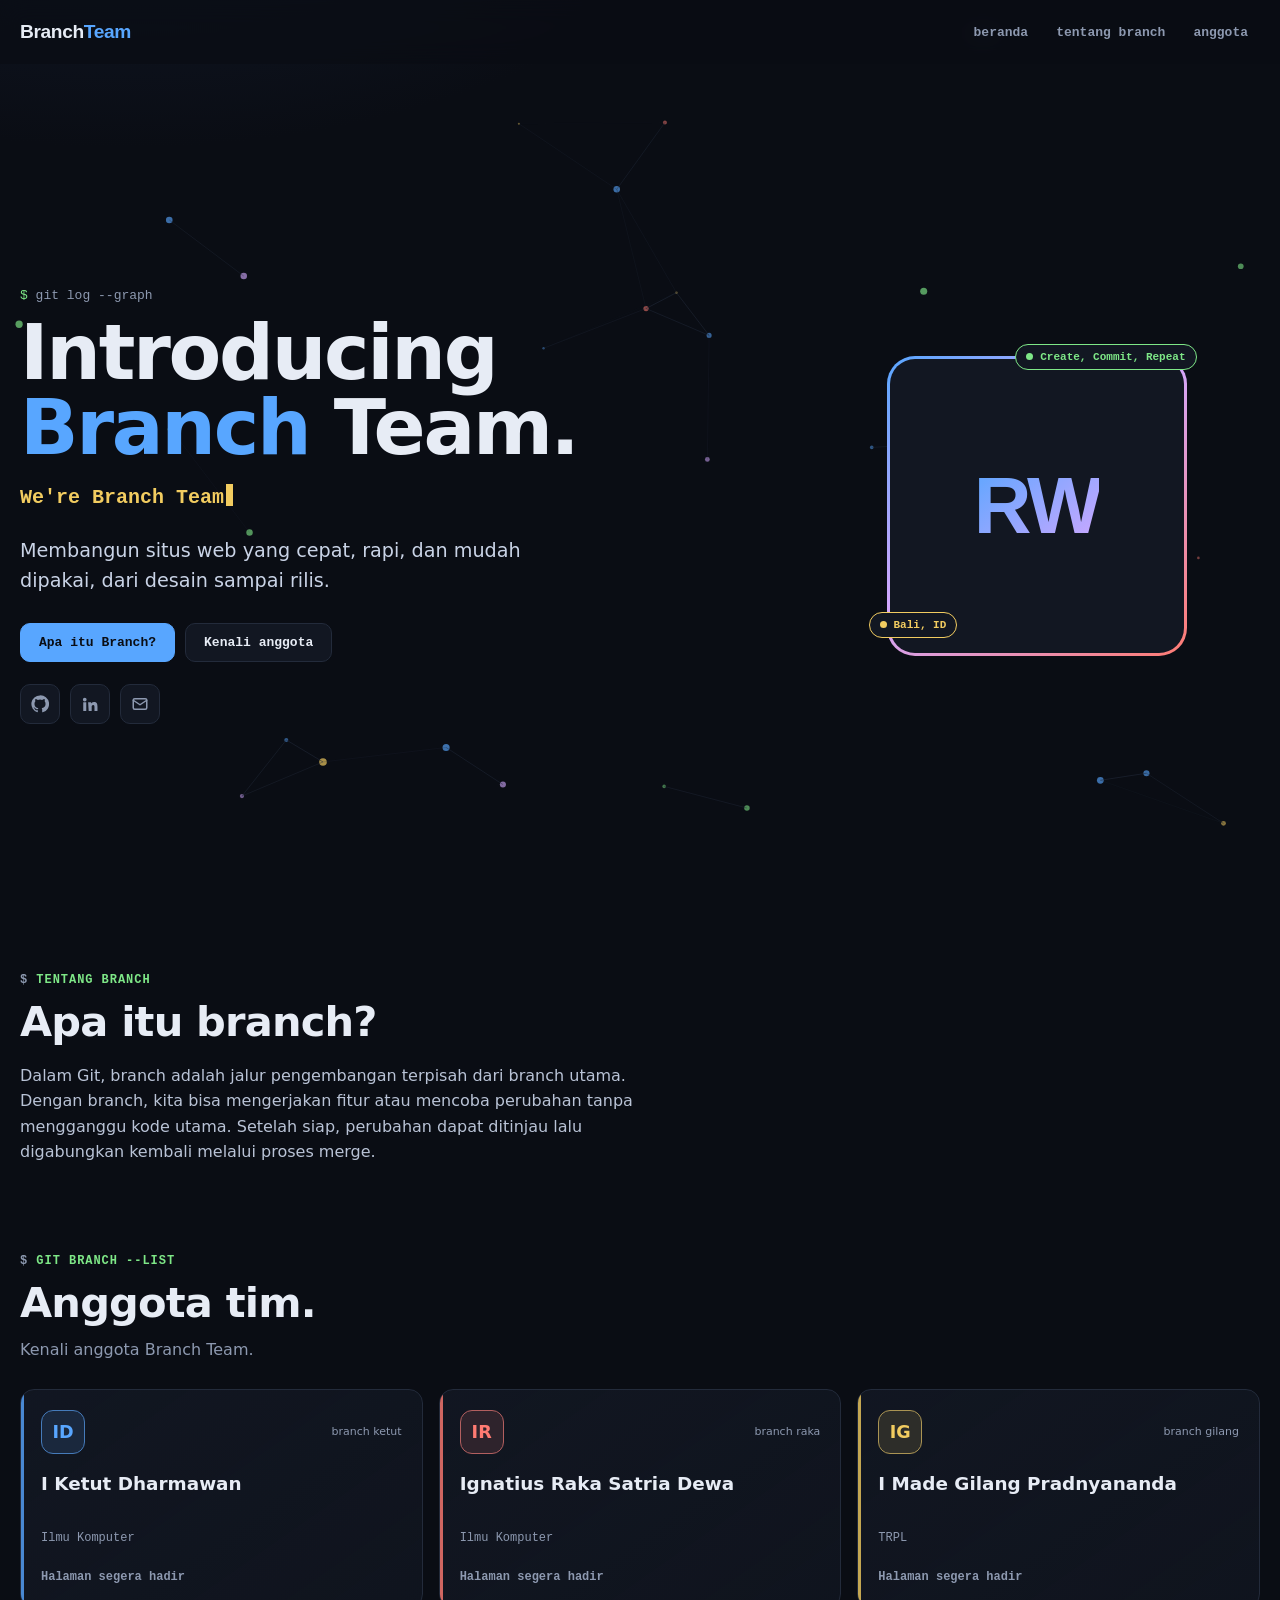
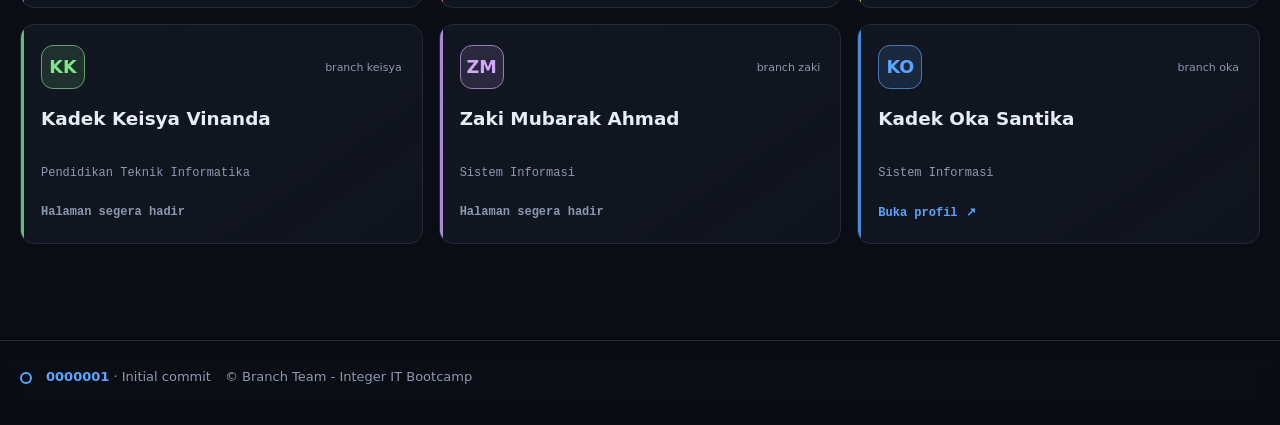
==== commit cf5698f3: "feat: particle background refactor: mengubah struktur file" ====
--- a/index.html
+++ b/index.html
@@ -5,13 +5,24 @@
     <meta name="viewport" content="width=device-width, initial-scale=1.0" />
     <link rel="stylesheet" href="./css/style.css" />
     <title>Branch Team | IT Bootcamp</title>
+    <style>
+        canvas {
+          display: block;
+          position: fixed;
+          top: 0;
+          left: 0;
+          width: 100%;
+          height: 100%;
+          z-index: -1;
+        }
+    </style>
   </head>
 
   <body>
     <div class="custom-cursor" id="customCursor" aria-hidden="true">
     </div>
     <span class="custom-cursor-dot" id="customCursorDot" aria-hidden="true"></span>
-
+    <canvas id="canvas"></canvas>
     <!-- === NAVBAR === -->
     <header class="nav" id="nav">
       <div class="container">
@@ -173,5 +184,6 @@
 
 
     <script type="module" src="js/main.js"></script>
+    <script src="js/lib/particle/particle.js"></script>
   </body>
 </html>
--- a/css/style.css
+++ b/css/style.css
@@ -1,300 +1,200 @@
-@import url('./components/navbar.css');
-@import url('./components/footer.css');
-@import url('./hero/hero.css');
-
-:root{
-    /* Tema Warna*/
-  --bg:#0a0d14;
-  --panel:#121722;
-  --line:#232b3b;
-  
-  --text:#e7ecf5;
-  --mute:#8d99b0;
-
-  --c0:#58a6ff;
-  --c1:#ff7b72;
-  --c2:#f2cc60;
-  --c3:#7ee787;
-  --c4:#d2a8ff;
-  --nav-h:64px;
-
-  color-scheme:dark;
+@import url("./components/navbar.css");
+@import url("./components/footer.css");
+@import url("./hero/hero.css");
+@import url('./components/about.css');
+@import url('./our-team/member.css');
+@import url('./our-team/team.css');
+
+:root {
+  /* Tema Warna*/
+  --bg: #0a0d14;
+  --panel: #121722;
+  --line: #232b3b;
+
+  --text: #e7ecf5;
+  --mute: #8d99b0;
+
+  --c0: #58a6ff;
+  --c1: #ff7b72;
+  --c2: #f2cc60;
+  --c3: #7ee787;
+  --c4: #d2a8ff;
+  --nav-h: 64px;
+
+  color-scheme: dark;
 }
 
 * {
-    box-sizing: border-box;
-    margin: 0;
-    padding: 0;
+  box-sizing: border-box;
+  margin: 0;
+  padding: 0;
 }
 
 body {
-    margin:0;color:var(--text);
-    background:radial-gradient(900px 500px at 10% -10%,#131b2e 0,transparent 70%),var(--bg);
-    font:16px/1.6 'Bricolage Grotesque',system-ui,-apple-system,'Segoe UI',sans-serif;
-    padding-bottom:env(safe-area-inset-bottom,0px);
-    /* min-height: 200vh; */
-}
-
-@media (min-width:768px) {
-    body.has-custom-cursor,
-    body.has-custom-cursor a,
-    body.has-custom-cursor button {
-        cursor:none;
-    }
-}
-
-.custom-cursor{
-    display:none;
-}
-
-@media (min-width:768px) {
-    .custom-cursor{
-        position:fixed;
-        top:0;
-        left:0;
-        z-index:1000000 !important;
-        display:block;
-        width:40px;
-        height:40px;
-        margin:-20px 0 0 -20px;
-        border:2px solid var(--c0);
-        border-radius:50%;
-        background:transparent;
-        pointer-events:none;
-        opacity:0;
-        transform:translate3d(-20px,-20px,0);
-        transition:opacity .16s ease;
-        will-change:transform;
-    }
-
-    .custom-cursor.is-visible{
-        opacity:1;
-    }
-
-    .custom-cursor-dot{
-        position:fixed;
-        top:0;
-        left:0;
-        z-index:1000000 !important;
-        display:block;
-        width:8px;
-        height:8px;
-        margin:-4px 0 0 -4px;
-        border-radius:50%;
-        background:#fff;
-        opacity:0;
-        pointer-events:none;
-        transform:translate3d(-20px,-20px,0);
-        transition:opacity .16s ease;
-        will-change:transform;
-    }
-
-    .custom-cursor-dot.is-visible{
-        opacity:1;
-    }
-}
-
-@media (max-width:767px) {
-    .custom-cursor-dot{
-        display:none;
-    }
-}
+  margin: 0;
+  color: var(--text);
+  background:
+    radial-gradient(900px 500px at 10% -10%, #131b2e 0, transparent 70%),
+    var(--bg);
+  font:
+    16px/1.6 "Bricolage Grotesque",
+    system-ui,
+    -apple-system,
+    "Segoe UI",
+    sans-serif;
+  padding-bottom: env(safe-area-inset-bottom, 0px);
+  /* min-height: 200vh; */
+}
+
+@media (min-width: 768px) {
+  body.has-custom-cursor,
+  body.has-custom-cursor a,
+  body.has-custom-cursor button {
+    cursor: none;
+  }
+}
+
+.custom-cursor {
+  display: none;
+}
+
+@media (min-width: 768px) {
+  .custom-cursor {
+    position: fixed;
+    top: 0;
+    left: 0;
+    z-index: 1000000 !important;
+    display: block;
+    width: 40px;
+    height: 40px;
+    margin: -20px 0 0 -20px;
+    border: 2px solid var(--c0);
+    border-radius: 50%;
+    background: transparent;
+    pointer-events: none;
+    opacity: 0;
+    transform: translate3d(-20px, -20px, 0);
+    transition: opacity 0.16s ease;
+    will-change: transform;
+  }
+
+  .custom-cursor.is-visible {
+    opacity: 1;
+  }
+
+  .custom-cursor-dot {
+    position: fixed;
+    top: 0;
+    left: 0;
+    z-index: 1000000 !important;
+    display: block;
+    width: 8px;
+    height: 8px;
+    margin: -4px 0 0 -4px;
+    border-radius: 50%;
+    background: #fff;
+    opacity: 0;
+    pointer-events: none;
+    transform: translate3d(-20px, -20px, 0);
+    transition: opacity 0.16s ease;
+    will-change: transform;
+  }
+
+  .custom-cursor-dot.is-visible {
+    opacity: 1;
+  }
+}
+
+@media (max-width: 767px) {
+  .custom-cursor-dot {
+    display: none;
+  }
+}
+
 
 a {
-    color:inherit
-}
-
-section{
-    padding:84px 0 24px
-}
-
-.eyebrow{
-    margin:0 0 10px;
-    color:var(--c3);
-    font:600 12px/1.4 'JetBrains Mono',monospace;
-    letter-spacing:.08em;
-    text-transform:uppercase;
-}
-
-.eyebrow::before{
-    content:"$ ";
-    color:var(--mute);
-}
-
-.section-title{
-    margin:0;
-    font-size:clamp(1.8rem,4.5vw,2.6rem);
-    font-weight:800;
-    letter-spacing:-.02em;
-    line-height:1.1;
-}
-
-.about-section{
-    padding-top:72px;
-}
-
-.about-grid{
-    max-width:760px;
-}
-
-.about-copy{
-    max-width:62ch;
-    margin-top:18px;
-    color:#b9c3d6;
-}
-
-.team-section{
-    padding-top:64px;
-}
-
-.team-intro{
-    margin:12px 0 26px;
-    color:var(--mute);
-}
-
-.team-grid{
-    display:grid;
-    grid-template-columns:repeat(3,minmax(0,1fr));
-    gap:16px;
-}
-
-.member-card{
-    position:relative;
-    overflow:hidden;
-    padding:20px;
-    border:1px solid var(--line);
-    border-radius:14px;
-    background:linear-gradient(145deg,rgba(18,23,34,.96),rgba(18,23,34,.72));
-    transition:border-color .2s,transform .2s,box-shadow .2s;
-}
-
-.member-card::before{
-    position:absolute;
-    top:0;
-    left:0;
-    width:3px;
-    height:100%;
-    background:var(--member-accent);
-    content:"";
-    opacity:.8;
-}
-
-.member-card:hover{
-    transform:translateY(-3px);
-    border-color:var(--member-accent);
-    box-shadow:0 12px 32px rgba(0,0,0,.2),0 0 18px color-mix(in srgb,var(--member-accent) 12%,transparent);
-}
-
-.member-card-top{
-    display:flex;
-    align-items:center;
-    justify-content:space-between;
-    gap:12px;
-    margin-bottom:18px;
-}
-
-.member-initials{
-    display:grid;
-    width:44px;
-    height:44px;
-    place-items:center;
-    border:1px solid color-mix(in srgb,var(--member-accent) 65%,var(--line));
-    border-radius:12px;
-    background:color-mix(in srgb,var(--member-accent) 12%,var(--panel));
-    color:var(--member-accent);
-    font-size:1.1rem;
-    font-weight:800;
-}
-
-.member-commit{
-    color:var(--mute);
-    font-size:11px;
-}
-
-.member-card h3{
-    min-height:2.8em;
-    font-size:1.15rem;
-    line-height:1.35;
-}
-
-.member-major{
-    min-height:1.6em;
-    margin-top:7px;
-    color:var(--mute);
-    font:400 12px 'JetBrains Mono',monospace;
-}
-
-.member-link{
-    display:inline-flex;
-    align-items:center;
-    gap:8px;
-    margin-top:20px;
-    color:var(--member-accent);
-    font:600 12px 'JetBrains Mono',monospace;
-    text-decoration:none;
-}
-
-.member-link:hover{
-    text-decoration:underline;
-    text-underline-offset:4px;
-}
-
-.member-coming-soon{
-    color:var(--mute);
-    cursor:default;
-}
-
-.container{
-    max-width:1280px;
-    margin:0 auto;
-    padding:0 20px
+  color: inherit;
+}
+
+section {
+  padding: 84px 0 24px;
+}
+
+.eyebrow {
+  margin: 0 0 10px;
+  color: var(--c3);
+  font:
+    600 12px/1.4 "JetBrains Mono",
+    monospace;
+  letter-spacing: 0.08em;
+  text-transform: uppercase;
+}
+
+.eyebrow::before {
+  content: "$ ";
+  color: var(--mute);
+}
+
+.section-title {
+  margin: 0;
+  font-size: clamp(1.8rem, 4.5vw, 2.6rem);
+  font-weight: 800;
+  letter-spacing: -0.02em;
+  line-height: 1.1;
+}
+
+.container {
+  max-width: 1280px;
+  margin: 0 auto;
+  padding: 0 20px;
 }
 
 /* ===== Mobile ===== */
 @media (max-width: 768px) {
-    .team-grid{
-        grid-template-columns:repeat(2,minmax(0,1fr));
-    }
-
-    .menu-btn {
-        display: block;
-    }
-
-    .links {
-        display: none;
-        flex-direction: column;
-        gap: 0;
-        position: absolute;
-        top: 100%;
-        left: 0;
-        right: 0;
-        padding: 8px 14px;
-        border-bottom: 1px solid var(--line);
-        background: rgba(10,13,20,.96);
-    }
-
-    .links.open {
-        display: flex;
-    }
-
-    .links a {
-        display: block;
-        padding: 14px 16px;
-    }
+  .team-grid {
+    grid-template-columns: repeat(2, minmax(0, 1fr));
+  }
+
+  .menu-btn {
+    display: block;
+  }
+
+  .links {
+    display: none;
+    flex-direction: column;
+    gap: 0;
+    position: absolute;
+    top: 100%;
+    left: 0;
+    right: 0;
+    padding: 8px 14px;
+    border-bottom: 1px solid var(--line);
+    background: rgba(10, 13, 20, 0.96);
+  }
+
+  .links.open {
+    display: flex;
+  }
+
+  .links a {
+    display: block;
+    padding: 14px 16px;
+  }
 }
 
 @media (max-width: 520px) {
-    .team-grid{
-        grid-template-columns:1fr;
-    }
-
-    .member-card h3,.member-major{
-        min-height:0;
-    }
-}
-
-@media (prefers-reduced-motion:reduce) {
-    .member-card{
-        transition:none;
-    }
-}+  .team-grid {
+    grid-template-columns: 1fr;
+  }
+
+  .member-card h3,
+  .member-major {
+    min-height: 0;
+  }
+}
+
+@media (prefers-reduced-motion: reduce) {
+  .member-card {
+    transition: none;
+  }
+}
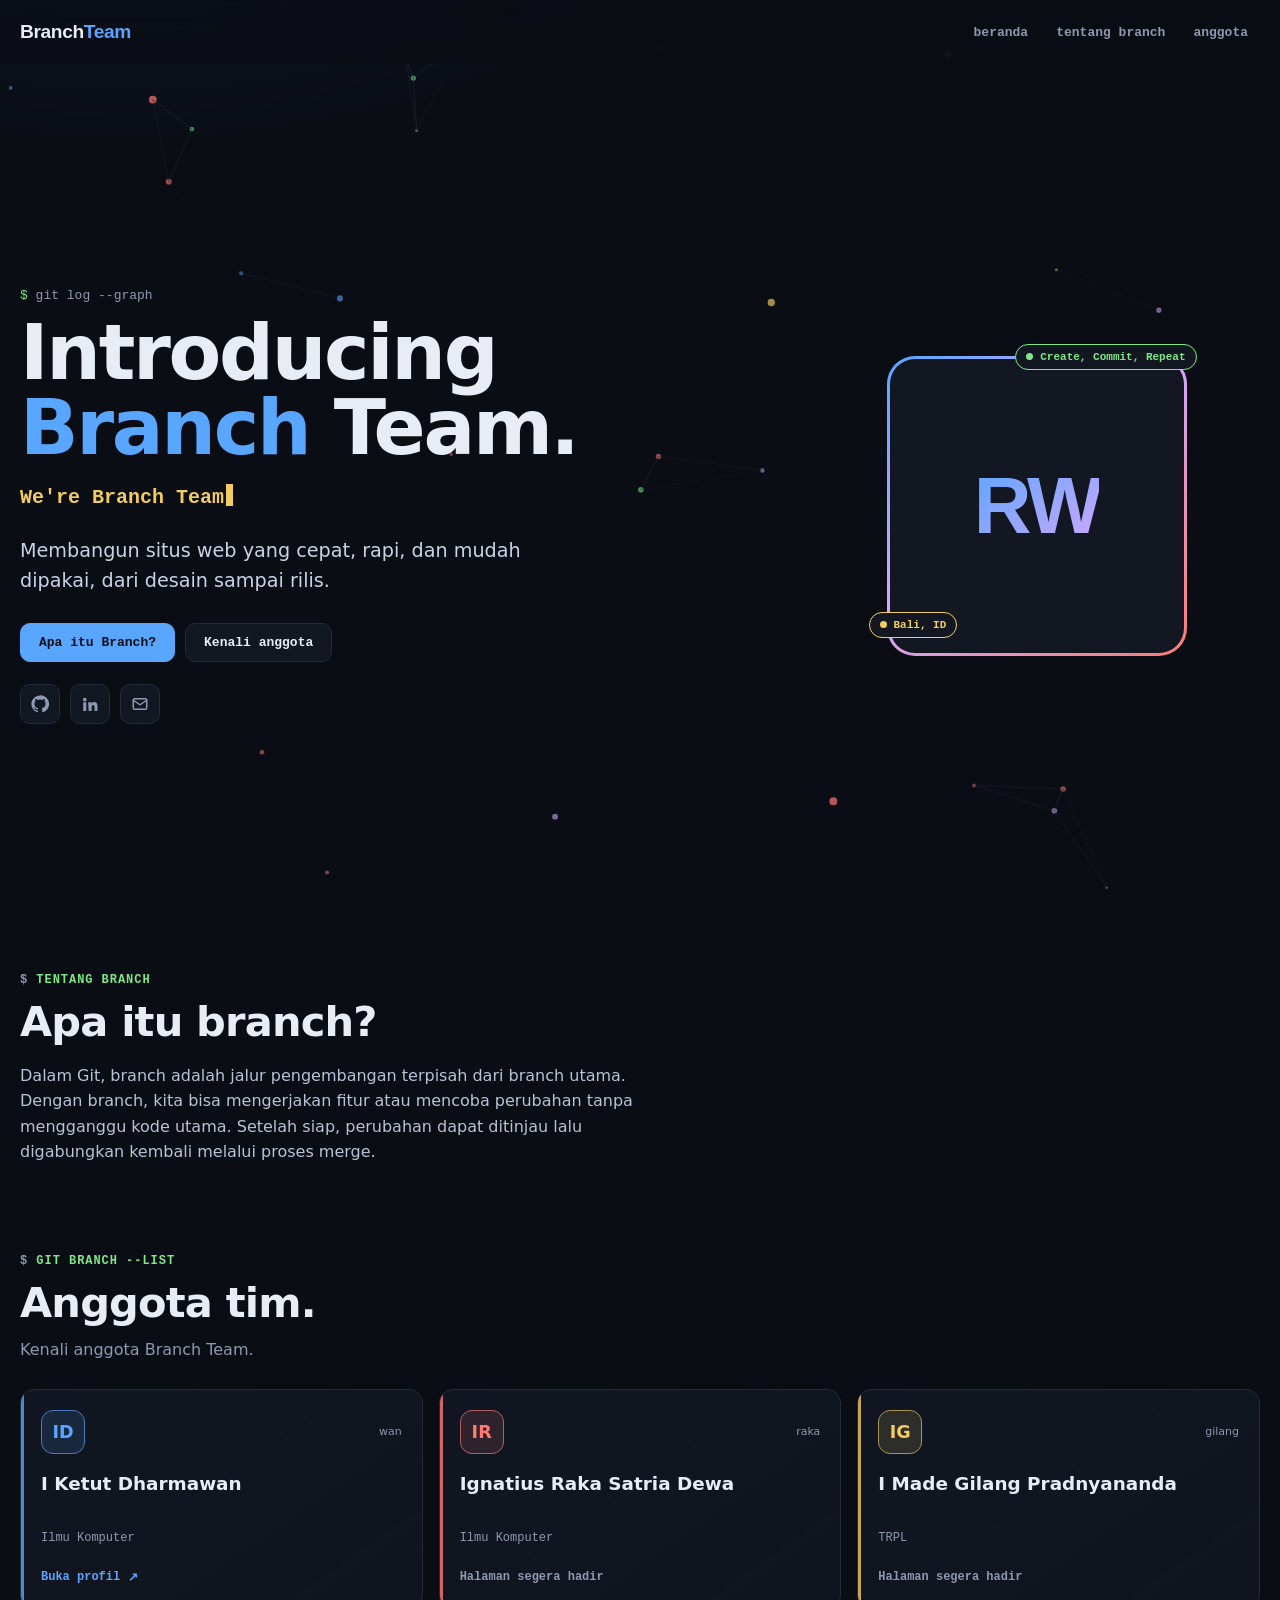
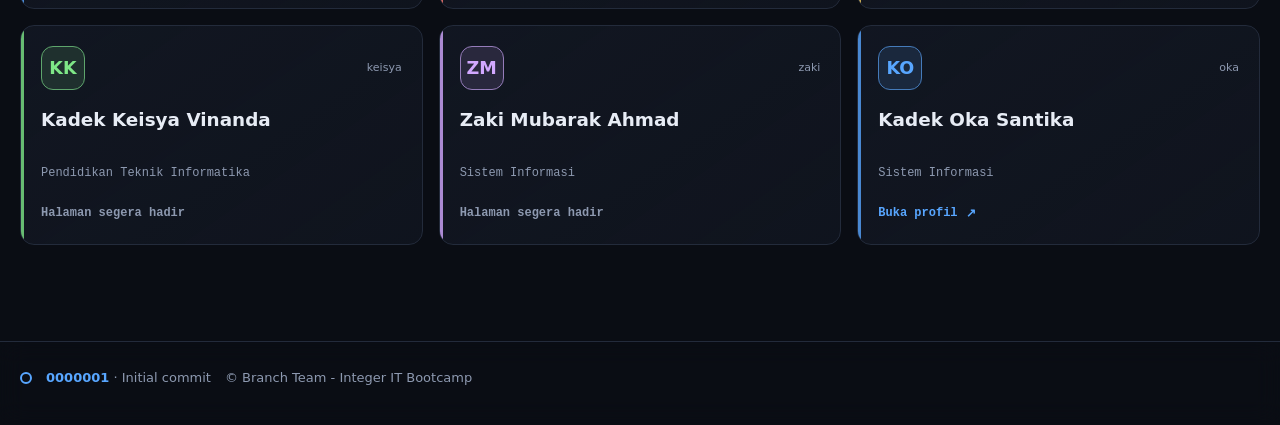
==== commit 3ef59cf0: "feat: add I Ketut Dharmawan portfolio page and related assets" ====
--- a/index.html
+++ b/index.html
@@ -107,17 +107,19 @@
           <article class="member-card" style="--member-accent:var(--c0)">
             <div class="member-card-top">
               <span class="member-initials" aria-hidden="true">ID</span>
-              <span class="member-commit mono">branch ketut</span>
+              <span class="member-commit mono">wan</span>
             </div>
             <h3>I Ketut Dharmawan</h3>
             <p class="member-major">Ilmu Komputer</p>
-            <span class="member-link member-coming-soon">Halaman segera hadir</span>
+            <a class="member-link" href="./pages/wan.html">
+              Buka profil <span aria-hidden="true">↗</span>
+            </a>
           </article>
 
           <article class="member-card" style="--member-accent:var(--c1)">
             <div class="member-card-top">
               <span class="member-initials" aria-hidden="true">IR</span>
-              <span class="member-commit mono">branch raka</span>
+              <span class="member-commit mono">raka</span>
             </div>
             <h3>Ignatius Raka Satria Dewa</h3>
             <p class="member-major">Ilmu Komputer</p>
@@ -127,7 +129,7 @@
           <article class="member-card" style="--member-accent:var(--c2)">
             <div class="member-card-top">
               <span class="member-initials" aria-hidden="true">IG</span>
-              <span class="member-commit mono">branch gilang</span>
+              <span class="member-commit mono">gilang</span>
             </div>
             <h3>I Made Gilang Pradnyananda</h3>
             <p class="member-major">TRPL</p>
@@ -137,7 +139,7 @@
           <article class="member-card" style="--member-accent:var(--c3)">
             <div class="member-card-top">
               <span class="member-initials" aria-hidden="true">KK</span>
-              <span class="member-commit mono">branch keisya</span>
+              <span class="member-commit mono">keisya</span>
             </div>
             <h3>Kadek Keisya Vinanda</h3>
             <p class="member-major">Pendidikan Teknik Informatika</p>
@@ -147,7 +149,7 @@
           <article class="member-card" style="--member-accent:var(--c4)">
             <div class="member-card-top">
               <span class="member-initials" aria-hidden="true">ZM</span>
-              <span class="member-commit mono">branch zaki</span>
+              <span class="member-commit mono">zaki</span>
             </div>
             <h3>Zaki Mubarak Ahmad</h3>
             <p class="member-major">Sistem Informasi</p>
@@ -157,7 +159,7 @@
           <article class="member-card" style="--member-accent:var(--c0)">
             <div class="member-card-top">
               <span class="member-initials" aria-hidden="true">KO</span>
-              <span class="member-commit mono">branch oka</span>
+              <span class="member-commit mono">oka</span>
             </div>
             <h3>Kadek Oka Santika</h3>
             <p class="member-major">Sistem Informasi</p>
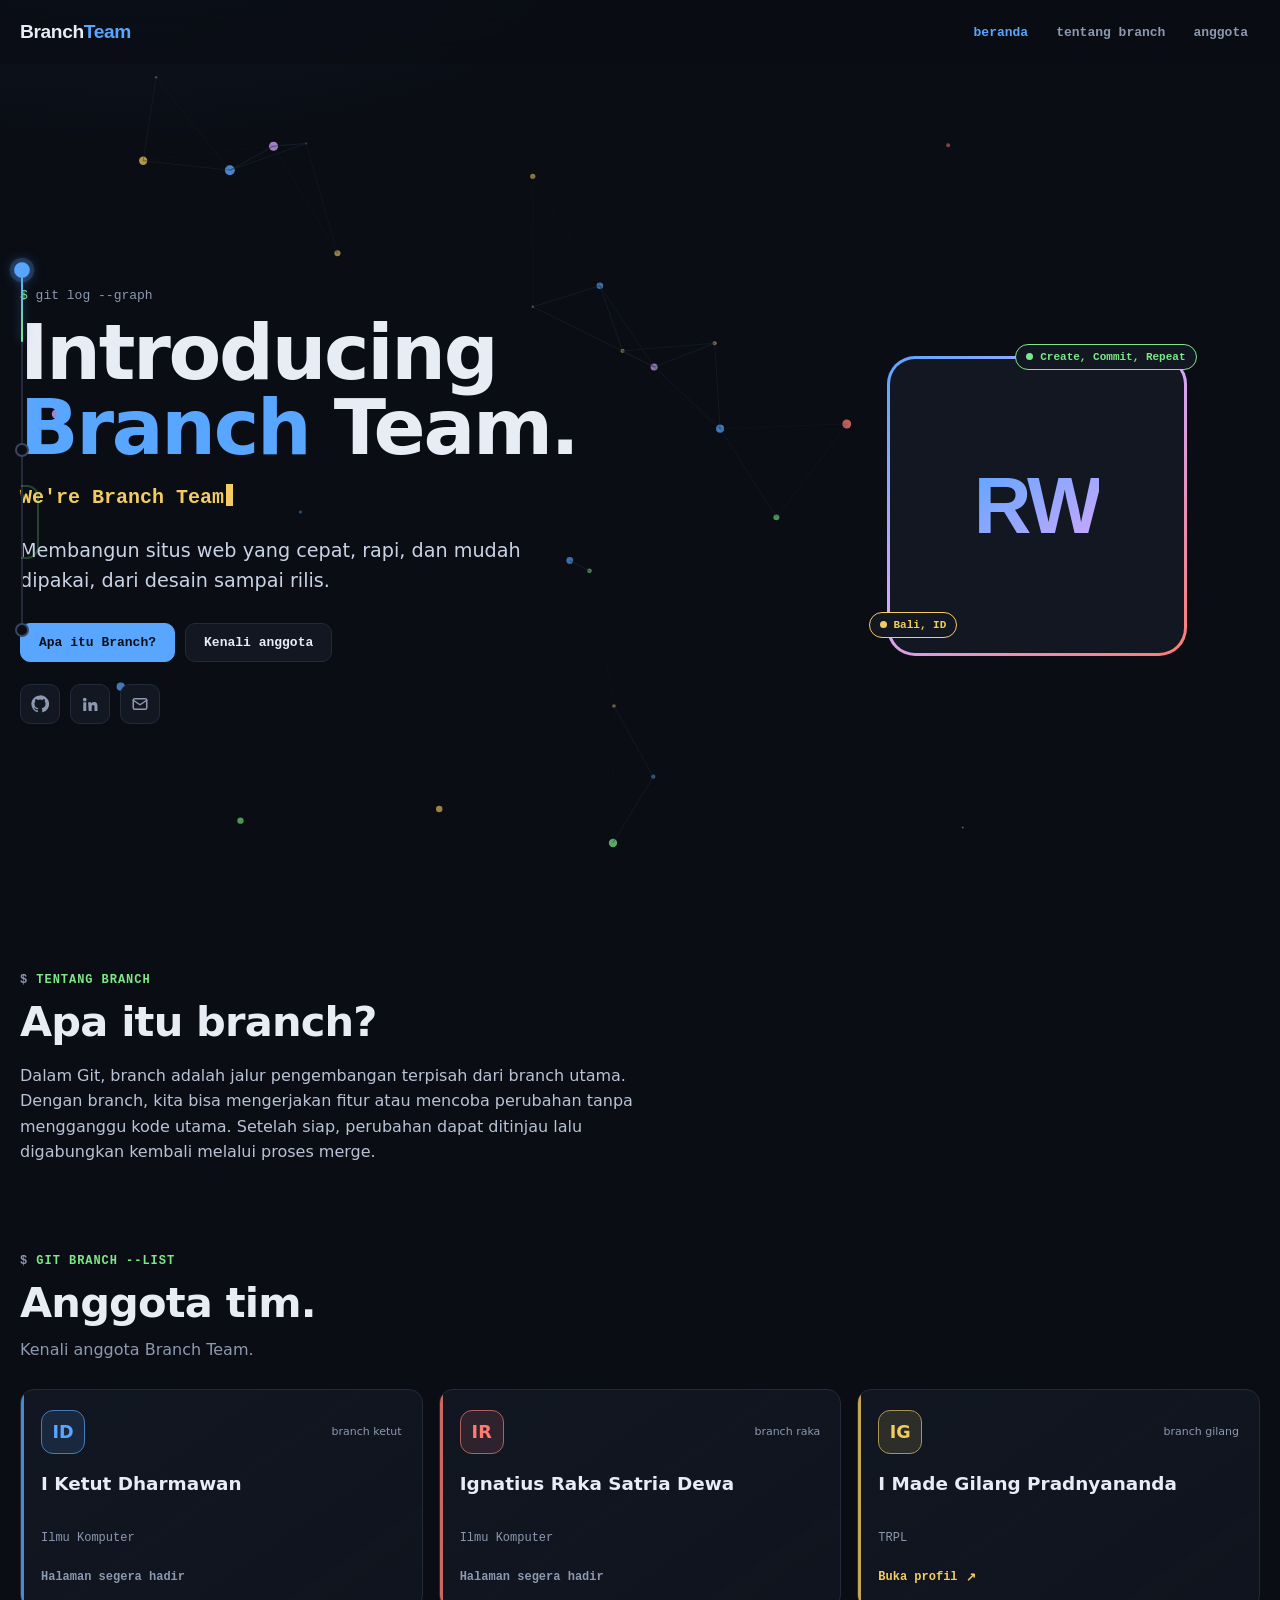
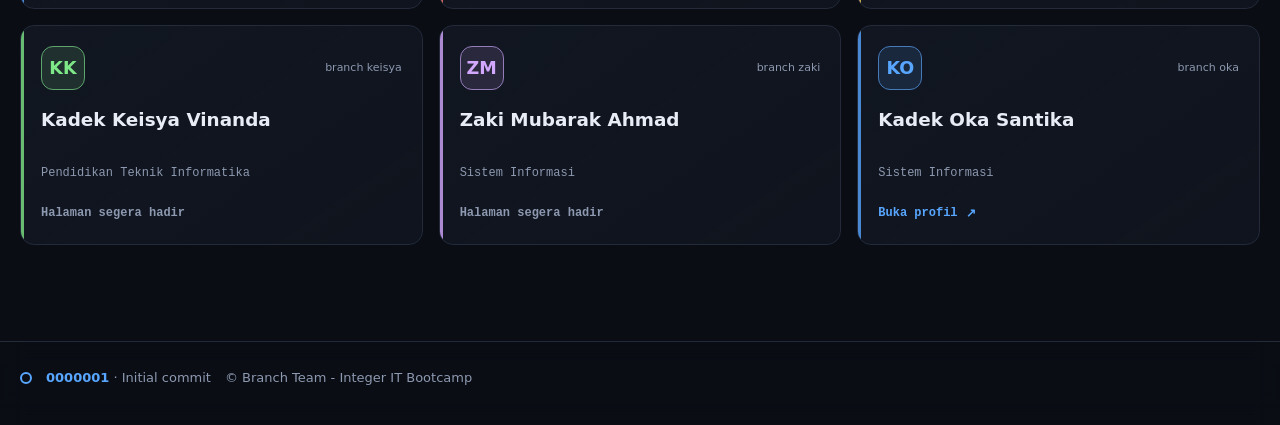
==== commit 8088339b: "feat: home page gilang feat: gitgraph test: pre-merge" ====
--- a/index.html
+++ b/index.html
@@ -56,12 +56,23 @@
       <div class="bar" id="bar" aria-hidden="true"></div>
     </header>
 
+    <nav class="mm" aria-label="Peta halaman">
+      <div class="mm-line"></div>
+      <div class="mm-fill" id="mmFill"></div>
+      <div class="mm-branch" id="mmBranch"></div>
+      <a class="mm-node" href="#home"       style="top:0%"   data-label="f08a1c3 · beranda"    aria-label="Beranda"></a>
+      <a class="mm-node" href="#about"      style="top:50%"  data-label="2b7d9e5 · tentang"    aria-label="Tentang"></a>
+      <a class="mm-node" href="#our-team"     style="top:100%"  data-label="94c3a61 · skill"      aria-label="Skill"></a>
+    </nav>
+
     <main>
     <section class="hero" id="home">
       <div class="container hero-grid">
         <div>
           <p class="term"><i>$</i> git log --graph</p>
-          <h1>Introducing <em>Branch</em> Team.</h1>
+          <h1>Introducing 
+            <em>Branch</em> 
+            Team.</h1>
           <p class="role-line"><span id="typed"></span><span class="caret" aria-hidden="true"></span></p>
           <p class="lead">Membangun situs web yang cepat, rapi, dan mudah dipakai, dari desain sampai rilis.</p>
           <div class="cta">
@@ -107,39 +118,39 @@
           <article class="member-card" style="--member-accent:var(--c0)">
             <div class="member-card-top">
               <span class="member-initials" aria-hidden="true">ID</span>
-              <span class="member-commit mono">wan</span>
+              <span class="member-commit mono">branch ketut</span>
             </div>
             <h3>I Ketut Dharmawan</h3>
             <p class="member-major">Ilmu Komputer</p>
-            <a class="member-link" href="./pages/wan.html">
+            <span class="member-link member-coming-soon">Halaman segera hadir</span>
+          </article>
+
+          <article class="member-card" style="--member-accent:var(--c1)">
+            <div class="member-card-top">
+              <span class="member-initials" aria-hidden="true">IR</span>
+              <span class="member-commit mono">branch raka</span>
+            </div>
+            <h3>Ignatius Raka Satria Dewa</h3>
+            <p class="member-major">Ilmu Komputer</p>
+            <span class="member-link member-coming-soon">Halaman segera hadir</span>
+          </article>
+
+          <article class="member-card" style="--member-accent:var(--c2)">
+            <div class="member-card-top">
+              <span class="member-initials" aria-hidden="true">IG</span>
+              <span class="member-commit mono">branch gilang</span>
+            </div>
+            <h3>I Made Gilang Pradnyananda</h3>
+            <p class="member-major">TRPL</p>  
+            <a class="member-link" href="./pages/gilang.html">
               Buka profil <span aria-hidden="true">↗</span>
             </a>
           </article>
 
-          <article class="member-card" style="--member-accent:var(--c1)">
-            <div class="member-card-top">
-              <span class="member-initials" aria-hidden="true">IR</span>
-              <span class="member-commit mono">raka</span>
-            </div>
-            <h3>Ignatius Raka Satria Dewa</h3>
-            <p class="member-major">Ilmu Komputer</p>
-            <span class="member-link member-coming-soon">Halaman segera hadir</span>
-          </article>
-
-          <article class="member-card" style="--member-accent:var(--c2)">
-            <div class="member-card-top">
-              <span class="member-initials" aria-hidden="true">IG</span>
-              <span class="member-commit mono">gilang</span>
-            </div>
-            <h3>I Made Gilang Pradnyananda</h3>
-            <p class="member-major">TRPL</p>
-            <span class="member-link member-coming-soon">Halaman segera hadir</span>
-          </article>
-
           <article class="member-card" style="--member-accent:var(--c3)">
             <div class="member-card-top">
               <span class="member-initials" aria-hidden="true">KK</span>
-              <span class="member-commit mono">keisya</span>
+              <span class="member-commit mono">branch keisya</span>
             </div>
             <h3>Kadek Keisya Vinanda</h3>
             <p class="member-major">Pendidikan Teknik Informatika</p>
@@ -149,7 +160,7 @@
           <article class="member-card" style="--member-accent:var(--c4)">
             <div class="member-card-top">
               <span class="member-initials" aria-hidden="true">ZM</span>
-              <span class="member-commit mono">zaki</span>
+              <span class="member-commit mono">branch zaki</span>
             </div>
             <h3>Zaki Mubarak Ahmad</h3>
             <p class="member-major">Sistem Informasi</p>
@@ -159,7 +170,7 @@
           <article class="member-card" style="--member-accent:var(--c0)">
             <div class="member-card-top">
               <span class="member-initials" aria-hidden="true">KO</span>
-              <span class="member-commit mono">oka</span>
+              <span class="member-commit mono">branch oka</span>
             </div>
             <h3>Kadek Oka Santika</h3>
             <p class="member-major">Sistem Informasi</p>
@@ -172,7 +183,6 @@
     </section>
 
     </main>
-
 
     <footer>
       <div class="container">
@@ -184,7 +194,6 @@
       </div>
     </footer>
 
-
     <script type="module" src="js/main.js"></script>
     <script src="js/lib/particle/particle.js"></script>
   </body>
--- a/css/style.css
+++ b/css/style.css
@@ -4,6 +4,7 @@
 @import url('./components/about.css');
 @import url('./our-team/member.css');
 @import url('./our-team/team.css');
+@import url('./components/gitgraph.css');
 
 :root {
   /* Tema Warna*/
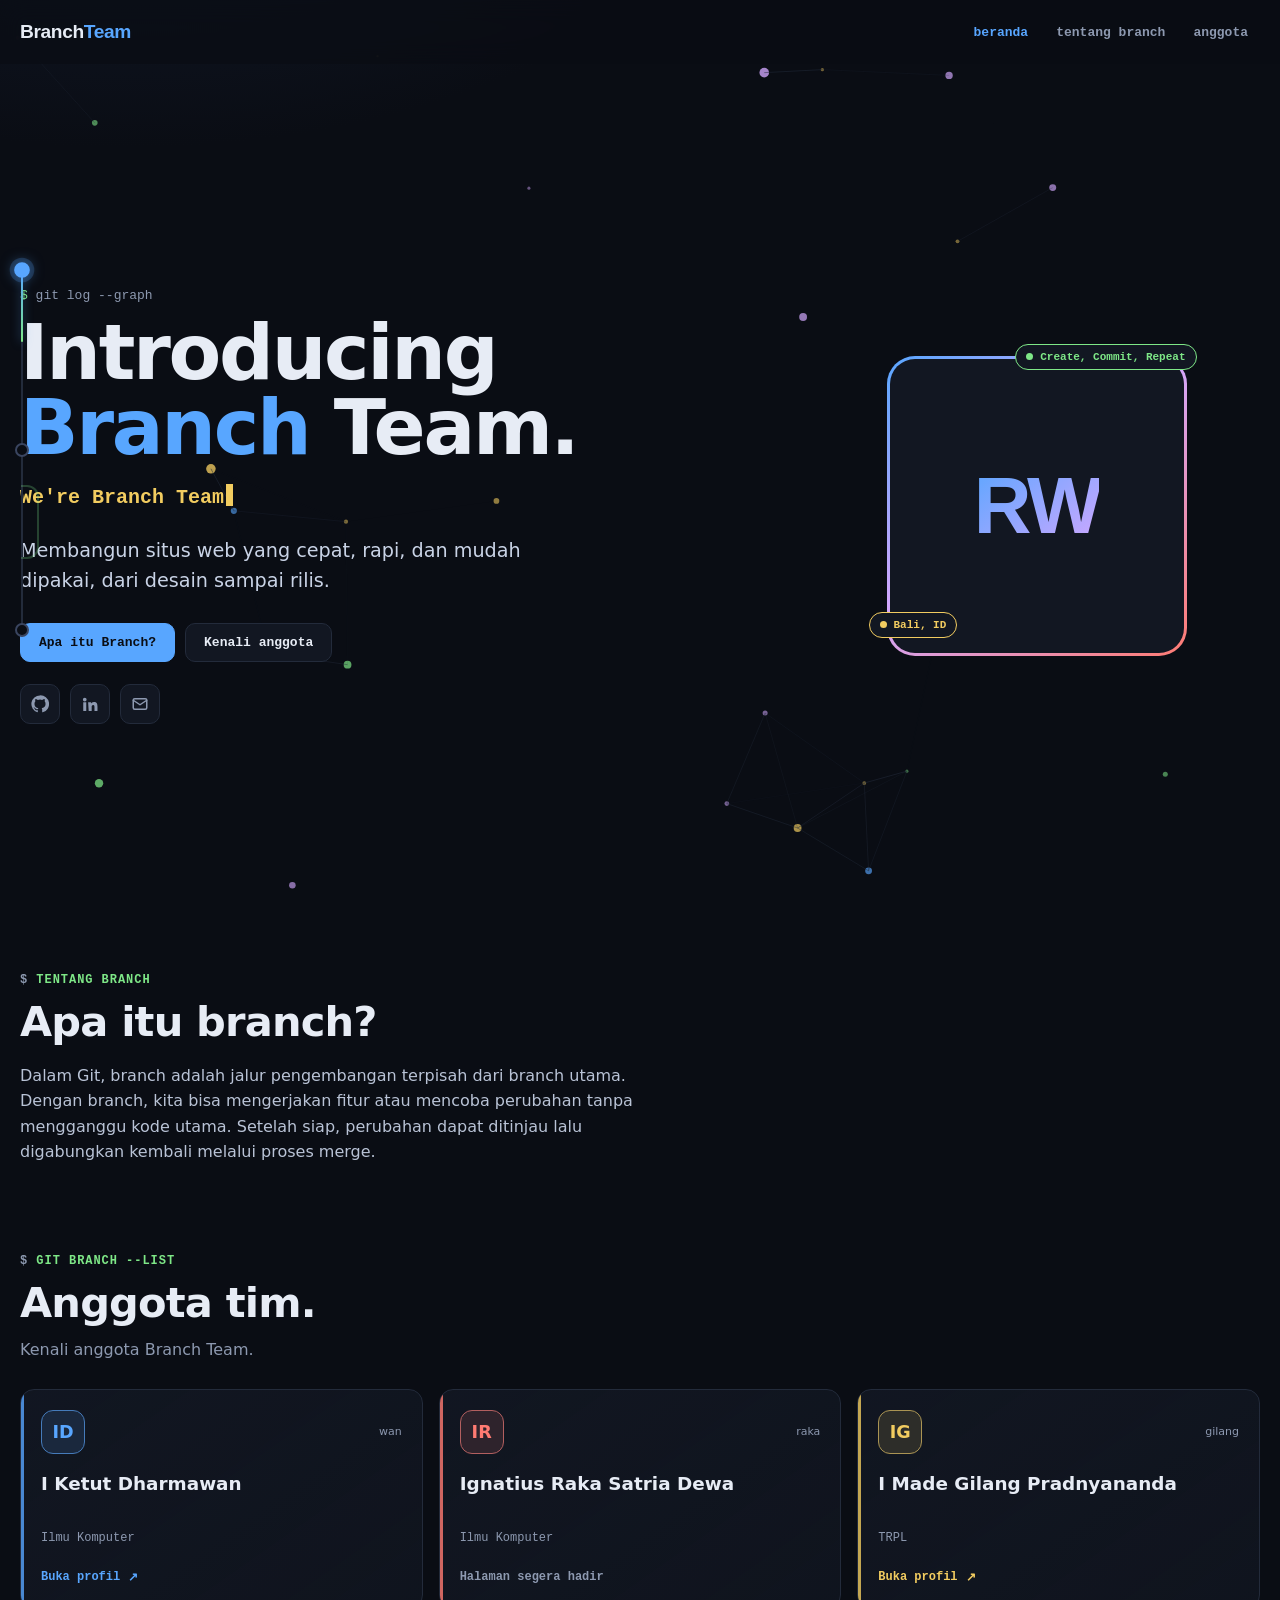
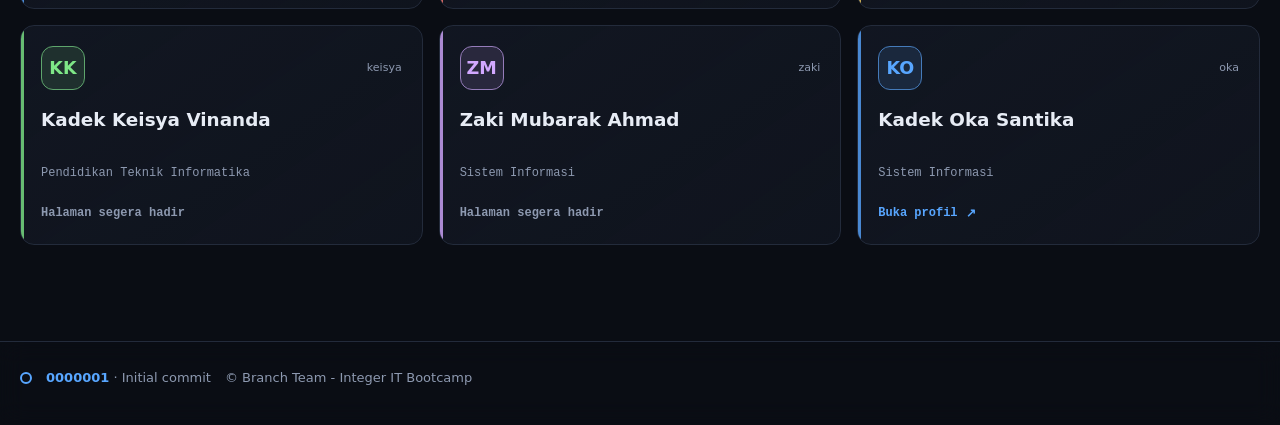
==== commit f1075ca7: "Merge branch 'main' of https://github.com/iLoveOrca1/branch-team-repo into branch-gilang" ====
--- a/index.html
+++ b/index.html
@@ -118,17 +118,19 @@
           <article class="member-card" style="--member-accent:var(--c0)">
             <div class="member-card-top">
               <span class="member-initials" aria-hidden="true">ID</span>
-              <span class="member-commit mono">branch ketut</span>
+              <span class="member-commit mono">wan</span>
             </div>
             <h3>I Ketut Dharmawan</h3>
             <p class="member-major">Ilmu Komputer</p>
-            <span class="member-link member-coming-soon">Halaman segera hadir</span>
+            <a class="member-link" href="./pages/wan.html">
+              Buka profil <span aria-hidden="true">↗</span>
+            </a>
           </article>
 
           <article class="member-card" style="--member-accent:var(--c1)">
             <div class="member-card-top">
               <span class="member-initials" aria-hidden="true">IR</span>
-              <span class="member-commit mono">branch raka</span>
+              <span class="member-commit mono">raka</span>
             </div>
             <h3>Ignatius Raka Satria Dewa</h3>
             <p class="member-major">Ilmu Komputer</p>
@@ -138,7 +140,7 @@
           <article class="member-card" style="--member-accent:var(--c2)">
             <div class="member-card-top">
               <span class="member-initials" aria-hidden="true">IG</span>
-              <span class="member-commit mono">branch gilang</span>
+              <span class="member-commit mono">gilang</span>
             </div>
             <h3>I Made Gilang Pradnyananda</h3>
             <p class="member-major">TRPL</p>  
@@ -150,7 +152,7 @@
           <article class="member-card" style="--member-accent:var(--c3)">
             <div class="member-card-top">
               <span class="member-initials" aria-hidden="true">KK</span>
-              <span class="member-commit mono">branch keisya</span>
+              <span class="member-commit mono">keisya</span>
             </div>
             <h3>Kadek Keisya Vinanda</h3>
             <p class="member-major">Pendidikan Teknik Informatika</p>
@@ -160,7 +162,7 @@
           <article class="member-card" style="--member-accent:var(--c4)">
             <div class="member-card-top">
               <span class="member-initials" aria-hidden="true">ZM</span>
-              <span class="member-commit mono">branch zaki</span>
+              <span class="member-commit mono">zaki</span>
             </div>
             <h3>Zaki Mubarak Ahmad</h3>
             <p class="member-major">Sistem Informasi</p>
@@ -170,7 +172,7 @@
           <article class="member-card" style="--member-accent:var(--c0)">
             <div class="member-card-top">
               <span class="member-initials" aria-hidden="true">KO</span>
-              <span class="member-commit mono">branch oka</span>
+              <span class="member-commit mono">oka</span>
             </div>
             <h3>Kadek Oka Santika</h3>
             <p class="member-major">Sistem Informasi</p>
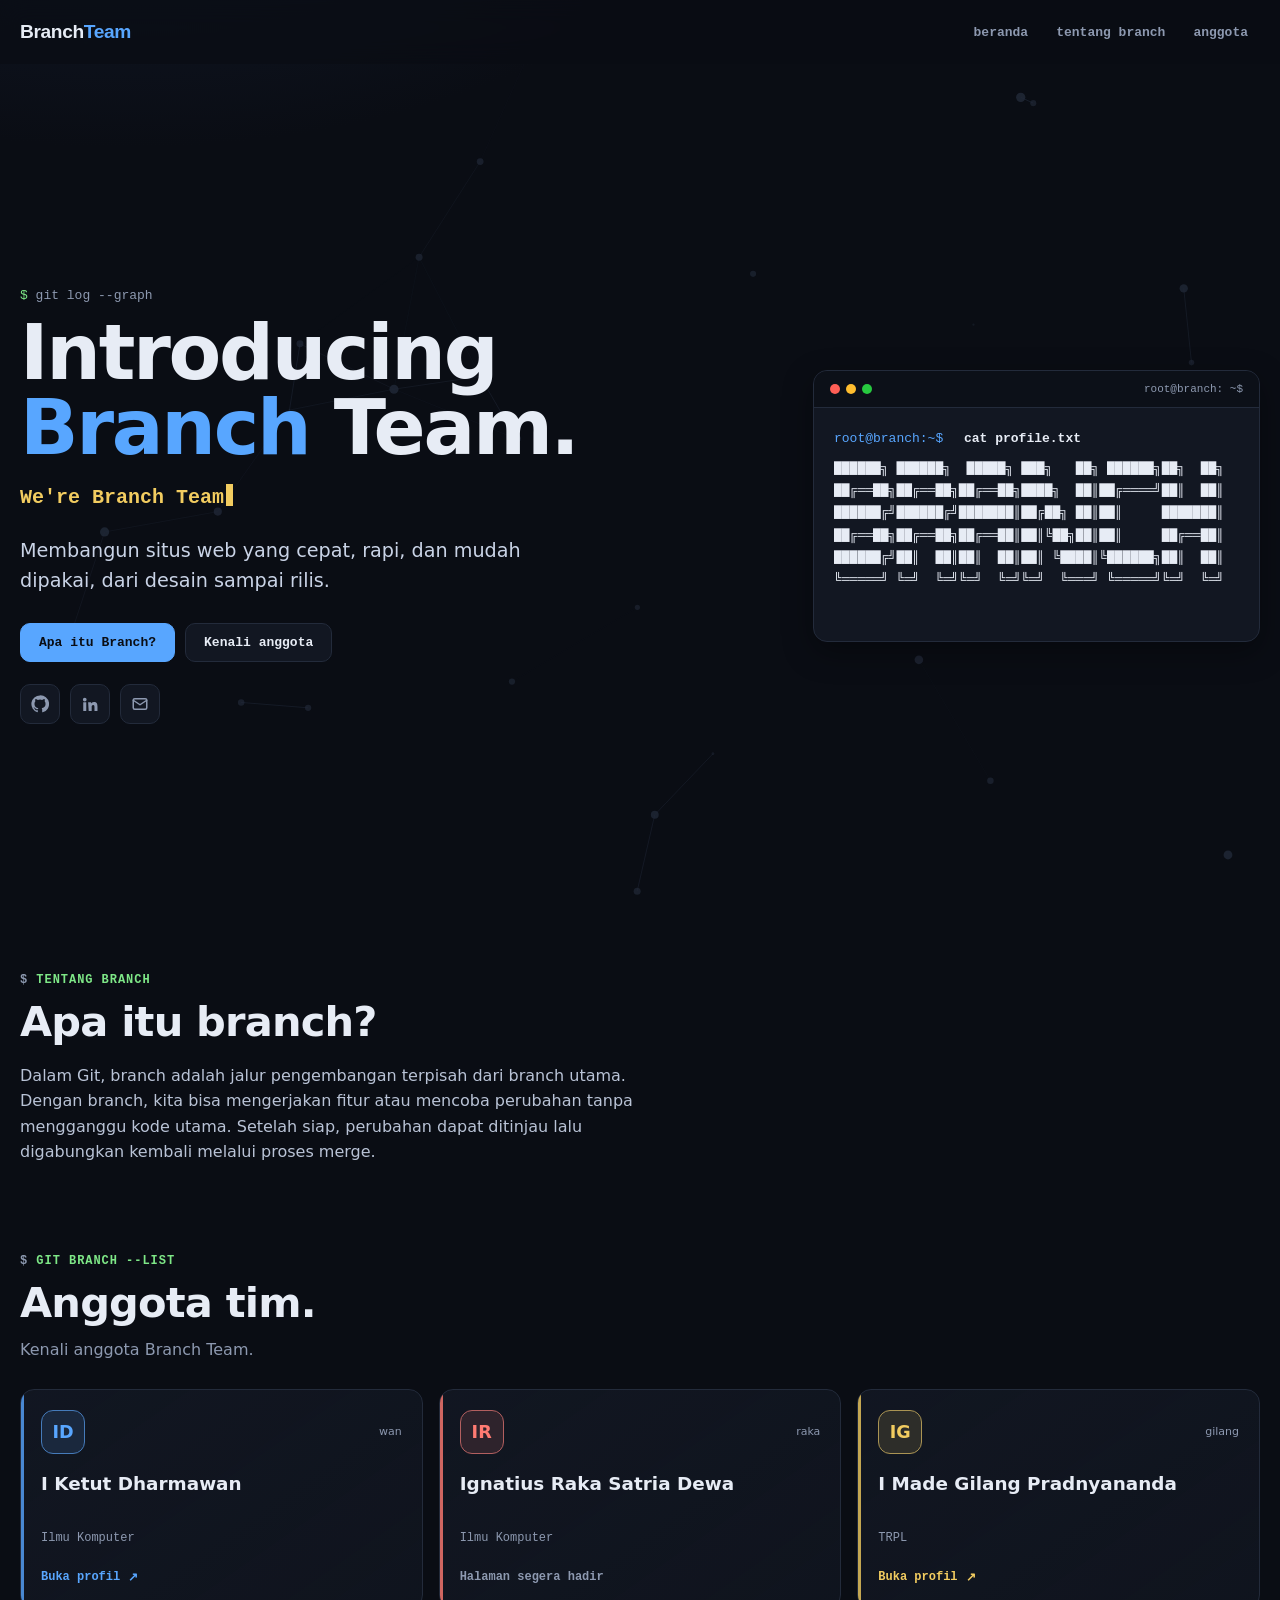
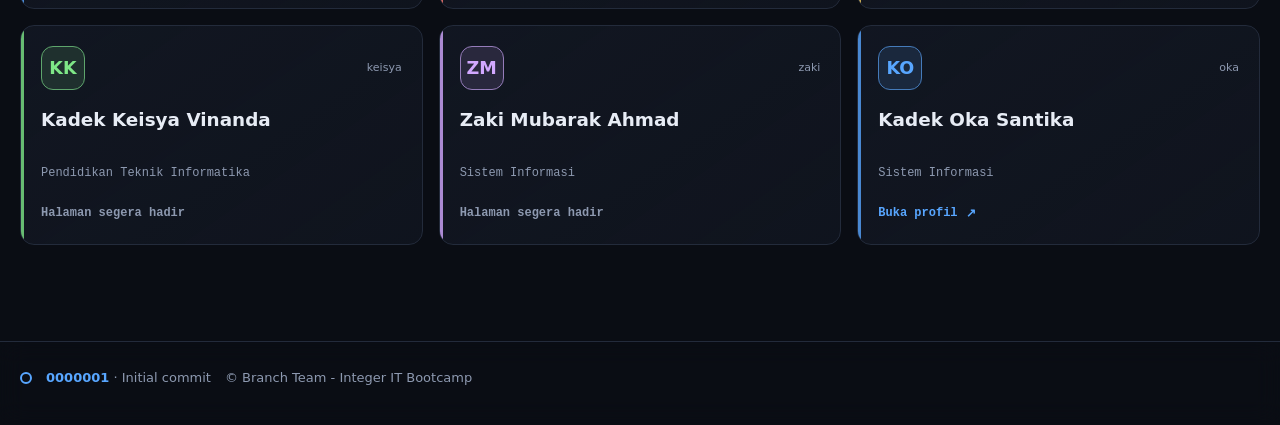
==== commit 8ef6b93d: "add: page gilang refac: penghapusan code kurang-kurang penting refac: memindahkan beberapa file ke f" ====
--- a/index.html
+++ b/index.html
@@ -56,15 +56,6 @@
       <div class="bar" id="bar" aria-hidden="true"></div>
     </header>
 
-    <nav class="mm" aria-label="Peta halaman">
-      <div class="mm-line"></div>
-      <div class="mm-fill" id="mmFill"></div>
-      <div class="mm-branch" id="mmBranch"></div>
-      <a class="mm-node" href="#home"       style="top:0%"   data-label="f08a1c3 · beranda"    aria-label="Beranda"></a>
-      <a class="mm-node" href="#about"      style="top:50%"  data-label="2b7d9e5 · tentang"    aria-label="Tentang"></a>
-      <a class="mm-node" href="#our-team"     style="top:100%"  data-label="94c3a61 · skill"      aria-label="Skill"></a>
-    </nav>
-
     <main>
     <section class="hero" id="home">
       <div class="container hero-grid">
@@ -85,11 +76,37 @@
             <a href="mailto:halo@raka.example" aria-label="Email"><svg viewBox="0 0 24 24" fill="none" stroke="currentColor" stroke-width="2" stroke-linecap="round" stroke-linejoin="round"><rect x="3" y="5" width="18" height="14" rx="2"/><path d="m3 7 9 6 9-6"/></svg></a>
           </div>
         </div>
-        <div class="avatar-wrap" aria-hidden="true">
+          <div class="terminal-box">
+            <div class="terminal-header">
+              <div class="terminal-dots">
+                <span class="dot-red"></span>
+                <span class="dot-yellow"></span>
+                <span class="dot-green"></span>
+              </div>
+              <div class="terminal-title">root@branch: ~$</div>
+            </div>
+            <div class="terminal-body">
+              <div class="term-row">
+                <span class="term-key">root@branch:~$</span>
+                <span class="term-val highlight">cat profile.txt</span>
+              </div>
+              <div class="term-row">
+                <pre class="term-val highlight">
+██████╗ ██████╗  █████╗ ███╗   ██╗ ██████╗██╗  ██╗
+██╔══██╗██╔══██╗██╔══██╗████╗  ██║██╔════╝██║  ██║
+██████╔╝██████╔╝███████║██╔██╗ ██║██║     ███████║
+██╔══██╗██╔══██╗██╔══██║██║╚██╗██║██║     ██╔══██║
+██████╔╝██║  ██║██║  ██║██║ ╚████║╚██████╗██║  ██║
+╚═════╝ ╚═╝  ╚═╝╚═╝  ╚═╝╚═╝  ╚═══╝ ╚═════╝╚═╝  ╚═╝
+                </pre>
+              </div>
+            </div>
+          </div>
+        <!-- <div class="avatar-wrap" aria-hidden="true">
           <div class="avatar"><div class="avatar-in"><span>RW</span></div></div>
           <span class="badge a mono">Create, Commit, Repeat</span>
           <span class="badge b mono">Bali, ID</span>
-        </div>
+        </div> -->
       </div>
     </section>
 
--- a/css/style.css
+++ b/css/style.css
@@ -5,6 +5,7 @@
 @import url('./our-team/member.css');
 @import url('./our-team/team.css');
 @import url('./components/gitgraph.css');
+@import url('./components/terminal.css');
 
 :root {
   /* Tema Warna*/
@@ -29,6 +30,12 @@
   box-sizing: border-box;
   margin: 0;
   padding: 0;
+}
+
+/* Base enhancements */
+html {
+  scroll-behavior: smooth;
+  scroll-padding-top: calc(var(--nav-h) + 20px);
 }
 
 body {
